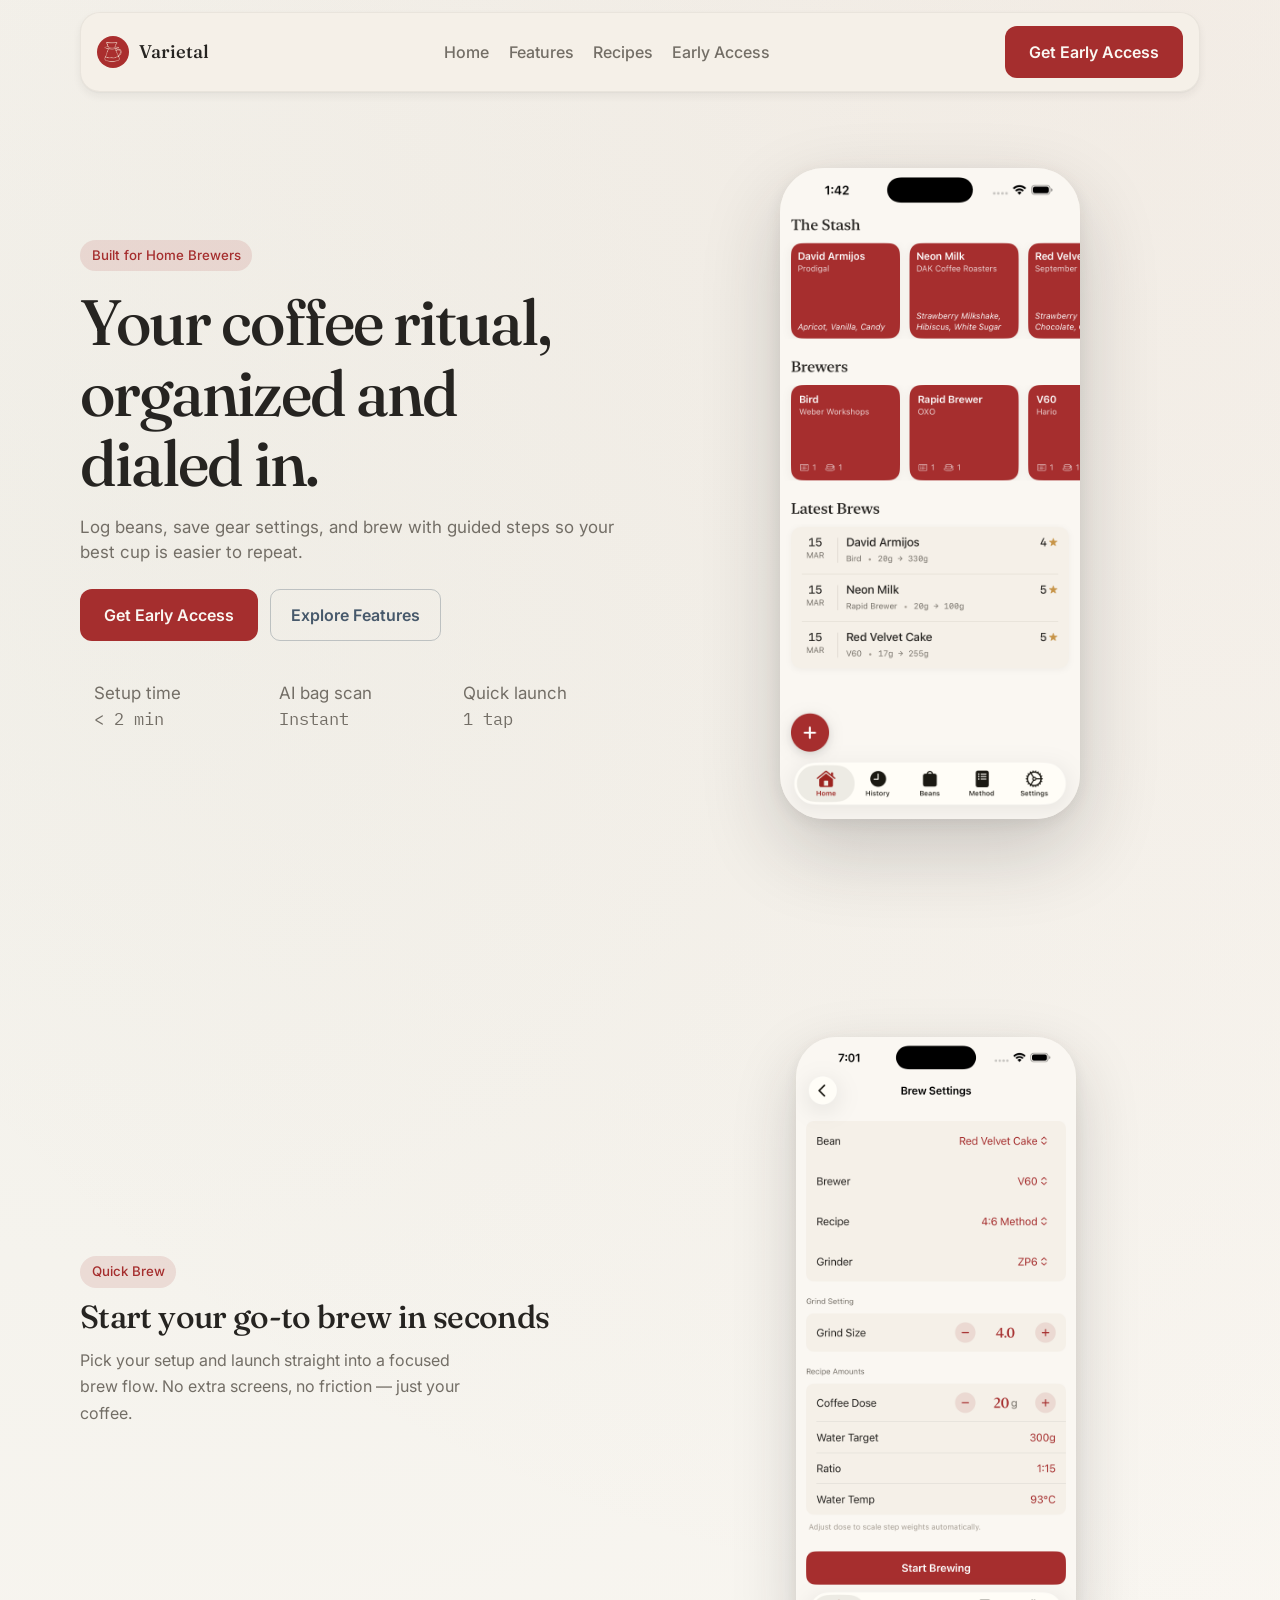
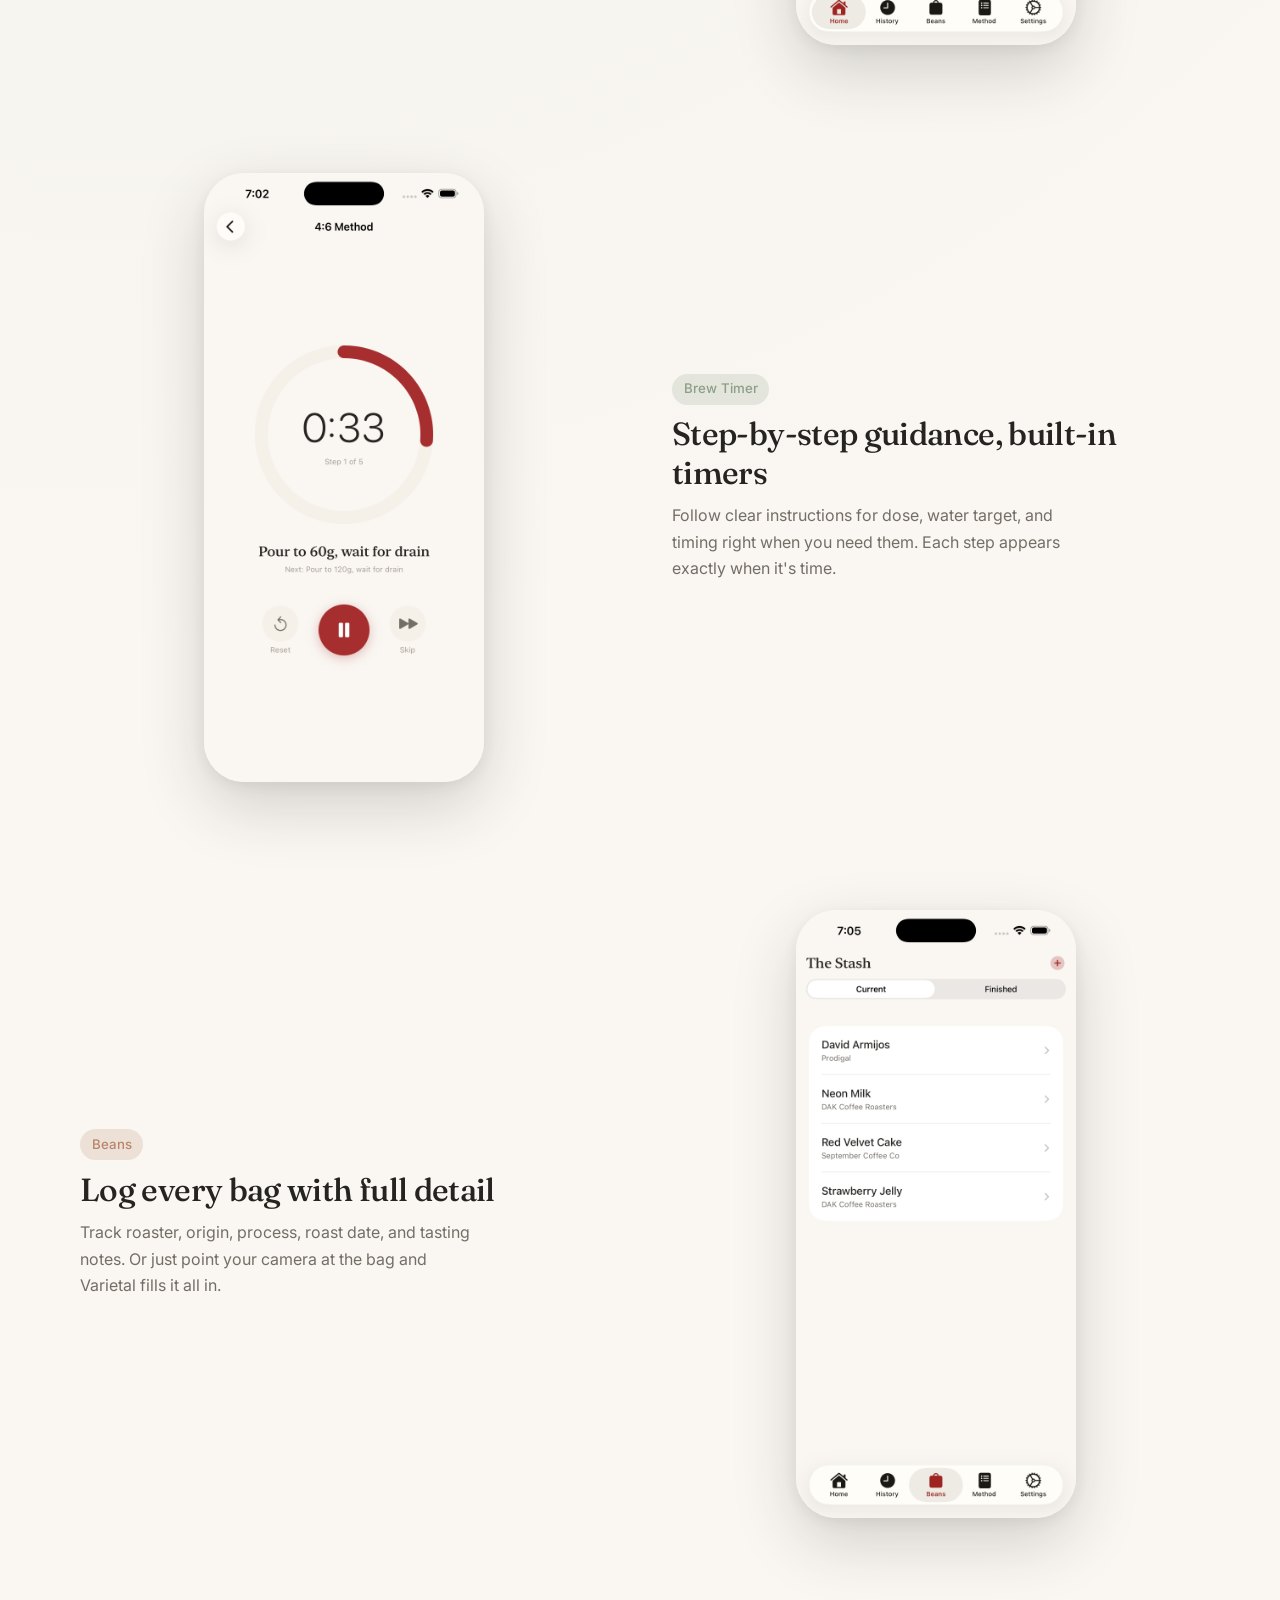
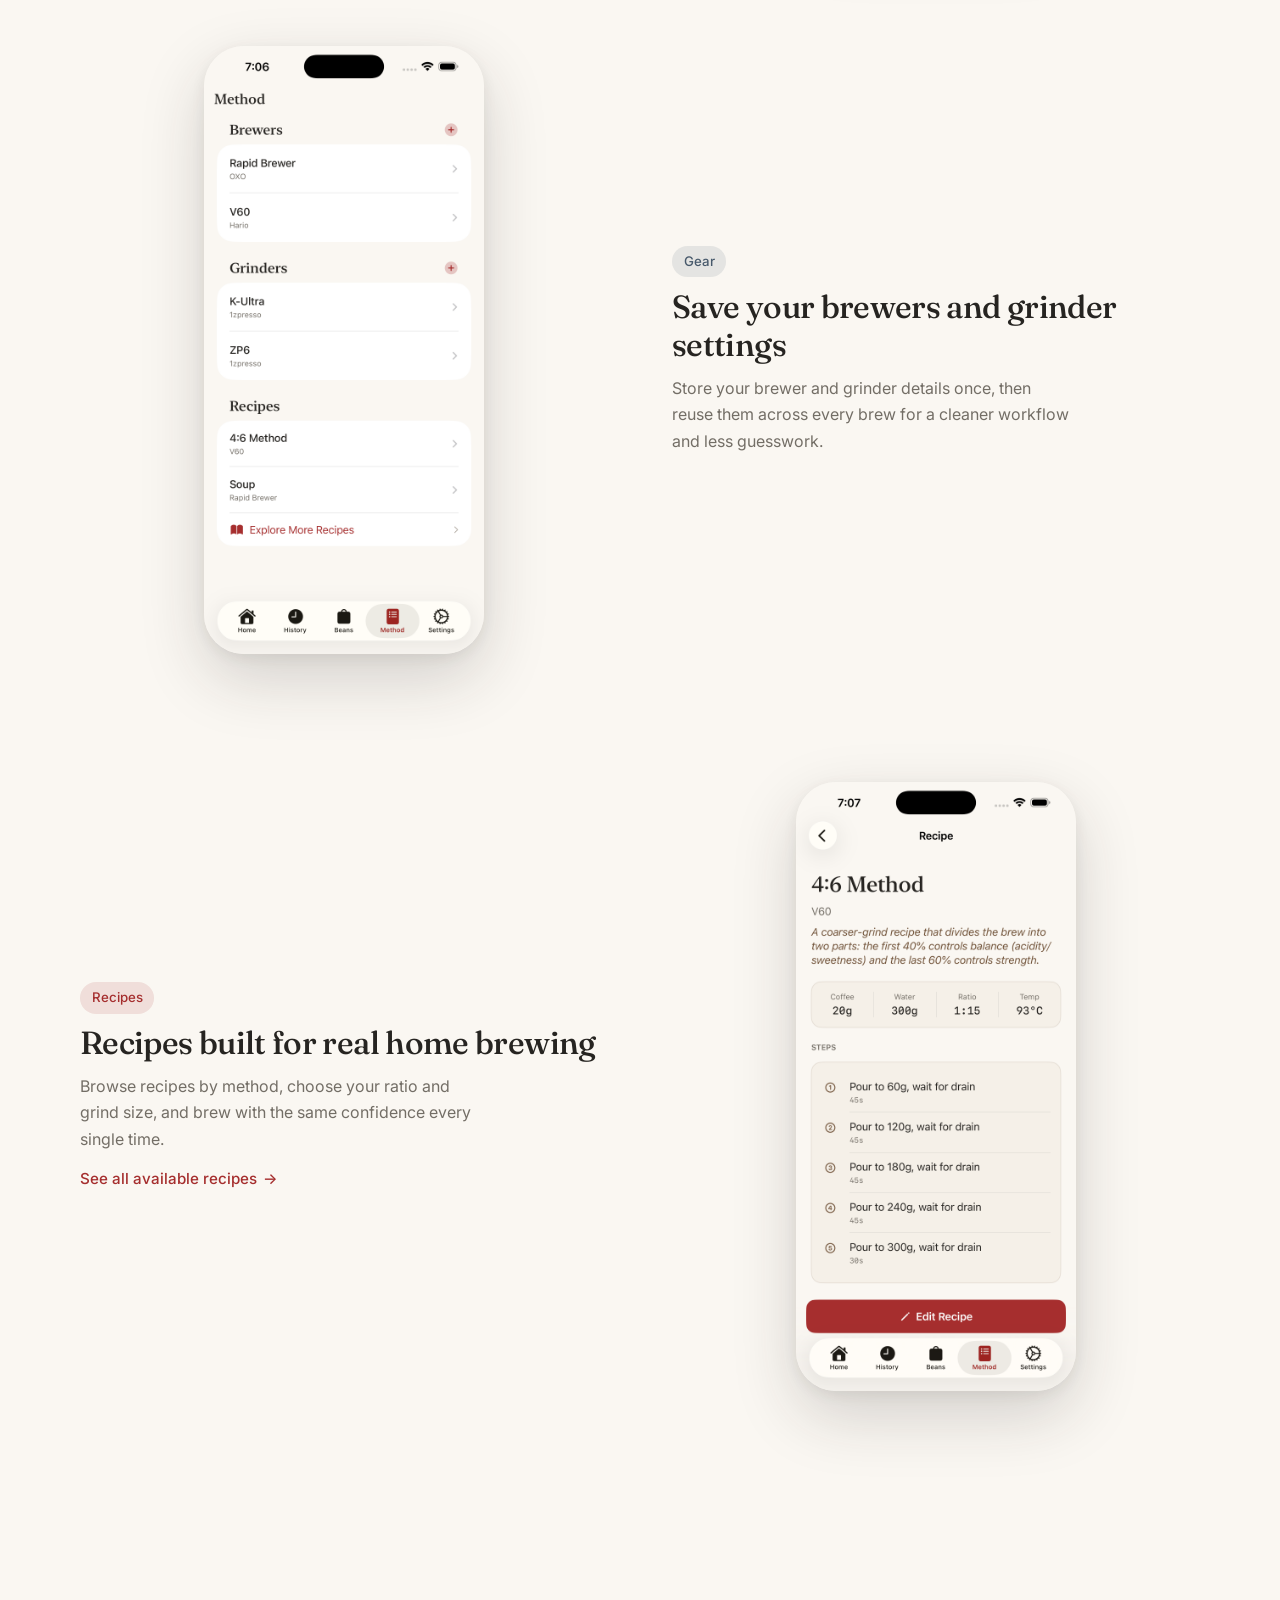
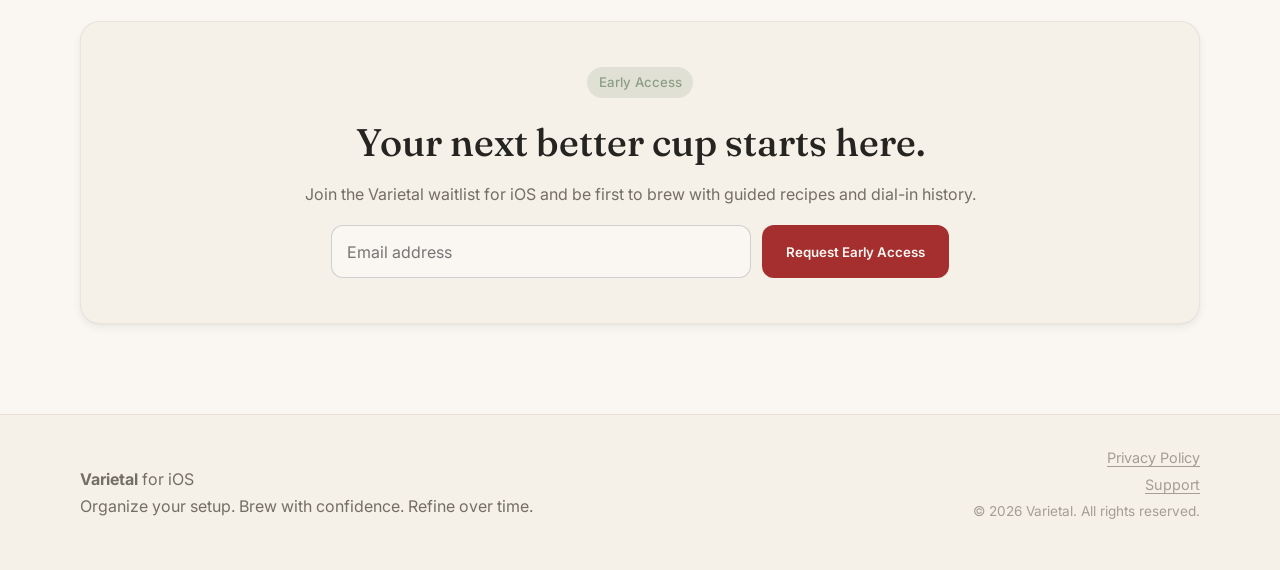
==== index.html @ 9aea221b "Add Recipes to nav, fix background colour seam - Add Recipes link to nav on both index.html and reci" ====
<!doctype html>
<html lang="en">
  <head>
    <meta charset="UTF-8" />
    <meta name="viewport" content="width=device-width, initial-scale=1" />
    <title>Varietal | Brew Better Coffee at Home</title>
    <meta
      name="description"
      content="Varietal helps home brewers track beans, organize gear, follow recipes, and improve every cup over time."
    />
    <meta name="theme-color" content="#FAF7F2" />
    <meta property="og:title" content="Varietal | Brew Better Coffee at Home" />
    <meta
      property="og:description"
      content="Track your coffee setup, follow guided brew recipes, and dial in your grind with calm, practical tools."
    />
    <meta property="og:type" content="website" />
    <meta property="og:locale" content="en_US" />
    <meta name="twitter:card" content="summary_large_image" />
    <meta name="twitter:title" content="Varietal | Brew Better Coffee at Home" />
    <meta
      name="twitter:description"
      content="A premium iOS coffee app for repeatable brews: beans, gear, recipes, and brew logs in one place."
    />
    <link rel="preconnect" href="https://fonts.googleapis.com" />
    <link rel="preconnect" href="https://fonts.gstatic.com" crossorigin />
    <link
      href="https://fonts.googleapis.com/css2?family=Fraunces:wght@500;600&family=IBM+Plex+Mono:wght@400;500&family=Inter:wght@400;500;600&display=swap"
      rel="stylesheet"
    />
    <link rel="stylesheet" href="styles.css" />
    <script type="application/ld+json">
      {
        "@context": "https://schema.org",
        "@type": "SoftwareApplication",
        "name": "Varietal",
        "applicationCategory": "LifestyleApplication",
        "operatingSystem": "iOS",
        "description": "An iOS coffee app for tracking beans, organizing gear, following recipes, and improving brew results over time."
      }
    </script>
  </head>
  <body>
    <a class="skip-link" href="#main-content">Skip to content</a>
    <header class="site-header" aria-label="Primary">
      <div class="container nav-shell card">
        <div class="brand">
          <img class="brand-mark" src="assets/brand-mark.jpg" alt="" aria-hidden="true" />
          <span class="brand-name">Varietal</span>
        </div>
        <nav class="main-nav">
          <a href="#home">Home</a>
          <a href="#features">Features</a>
          <a href="/recipes">Recipes</a>
          <a href="#cta">Early Access</a>
        </nav>
        <a class="button button-primary" href="#cta">Get Early Access</a>
      </div>
    </header>

    <main id="main-content">

      <!-- Hero -->
      <section class="section hero" id="home">
        <div class="container">
          <div class="hero-grid">
            <div class="hero-copy animate-on-load">
              <span class="pill pill-cherry">Built for Home Brewers</span>
              <h1>Your coffee ritual, organized and dialed in.</h1>
              <p>Log beans, save gear settings, and brew with guided steps so your best cup is easier to repeat.</p>
              <div class="hero-actions">
                <a class="button button-primary" href="#cta">Get Early Access</a>
                <a class="button button-secondary" href="#features">Explore Features</a>
              </div>
              <div class="hero-metrics">
                <div class="metric">
                  <p class="metric-label">Setup time</p>
                  <p class="metric-value">&lt;&nbsp;2 min</p>
                </div>
                <div class="metric">
                  <p class="metric-label">AI bag scan</p>
                  <p class="metric-value">Instant</p>
                </div>
                <div class="metric">
                  <p class="metric-label">Quick launch</p>
                  <p class="metric-value">1 tap</p>
                </div>
              </div>
            </div>
            <div class="hero-visual animate-on-load">
              <img
                class="app-screenshot"
                src="assets/Screenshot1.png"
                alt="Varietal app home screen"
                width="390"
                loading="eager"
                decoding="async"
              />
            </div>
          </div>
        </div>
      </section>

      <!-- Feature rows -->
      <section class="features-section" id="features" aria-label="App features">
          <div class="container">
            <div class="feature-rows">

              <div class="feature-row">
                <div class="feature-copy">
                  <span class="pill pill-cherry">Quick Brew</span>
                  <h2>Start your go-to brew in seconds</h2>
                  <p>Pick your setup and launch straight into a focused brew flow. No extra screens, no friction — just your coffee.</p>
                </div>
                <div class="feature-visual">
                  <img src="assets/Screenshot2.png" alt="Quick Brew screen" loading="lazy" decoding="async" />
                </div>
              </div>

              <div class="feature-row">
                <div class="feature-copy">
                  <span class="pill pill-sage">Brew Timer</span>
                  <h2>Step-by-step guidance, built-in timers</h2>
                  <p>Follow clear instructions for dose, water target, and timing right when you need them. Each step appears exactly when it's time.</p>
                </div>
                <div class="feature-visual">
                  <img src="assets/Screenshot3.png" alt="Brew timer screen" loading="lazy" decoding="async" />
                </div>
              </div>

              <div class="feature-row">
                <div class="feature-copy">
                  <span class="pill pill-clay">Beans</span>
                  <h2>Log every bag with full detail</h2>
                  <p>Track roaster, origin, process, roast date, and tasting notes. Or just point your camera at the bag and Varietal fills it all in.</p>
                </div>
                <div class="feature-visual">
                  <img src="assets/Screenshot4.png" alt="Beans screen" loading="lazy" decoding="async" />
                </div>
              </div>

              <div class="feature-row">
                <div class="feature-copy">
                  <span class="pill pill-slate">Gear</span>
                  <h2>Save your brewers and grinder settings</h2>
                  <p>Store your brewer and grinder details once, then reuse them across every brew for a cleaner workflow and less guesswork.</p>
                </div>
                <div class="feature-visual">
                  <img src="assets/Screenshot5.png" alt="Gear screen" loading="lazy" decoding="async" />
                </div>
              </div>

              <div class="feature-row">
                <div class="feature-copy">
                  <span class="pill pill-cherry">Recipes</span>
                  <h2>Recipes built for real home brewing</h2>
                  <p>Browse recipes by method, choose your ratio and grind size, and brew with the same confidence every single time.</p>
                  <a href="/recipes" class="link-arrow">See all available recipes</a>
                </div>
                <div class="feature-visual">
                  <img src="assets/Screenshot6.png" alt="Recipes screen" loading="lazy" decoding="async" />
                </div>
              </div>

            </div>
          </div>
      </section>

      <div class="secondary-surface">
        <section class="section" id="cta">
          <div class="container">
            <div class="card cta-panel animate-on-load">
              <span class="pill pill-sage">Early Access</span>
              <h2>Your next better cup starts here.</h2>
              <p>Join the Varietal waitlist for iOS and be first to brew with guided recipes and dial-in history.</p>
              <form class="cta-form" action="#" method="post" onsubmit="return false;" aria-label="Waitlist form">
                <label for="email" class="sr-only">Email address</label>
                <input id="email" name="email" type="email" autocomplete="email" placeholder="Email address" required />
                <button type="submit" class="button button-primary">Request Early Access</button>
              </form>
            </div>
          </div>
        </section>
      </div>

    </main>

    <footer class="site-footer">
      <div class="container footer-shell">
        <div class="footer-brand">
          <p><strong>Varietal</strong> for iOS</p>
          <p>Organize your setup. Brew with confidence. Refine over time.</p>
        </div>
        <div class="footer-meta">
          <a class="footer-link" href="/privacy-policy">Privacy Policy</a>
          <a class="footer-link" href="/support">Support</a>
          <small>© <span id="year"></span> Varietal. All rights reserved.</small>
        </div>
      </div>
    </footer>

    <script src="script.js"></script>
  </body>
</html>
---- styles.css ----
:root {
  --background: #faf7f2;
  --cardBackground: #f5f0e8;
  --groupedBackground: #f0ebe0;

  --textPrimary: #262421;
  --textSecondary: #736e66;
  --textTertiary: #a59e94;

  --primaryAction: #a52e2e;
  --secondaryAction: #47596b;

  --sage: #8c9e85;
  --clay: #b8856b;
  --sand: #d1c2a8;
  --coffee: #705238;

  --success: #618c61;
  --warning: #c79447;
  --error: #b84747;

  --radius-card: 20px;
  --radius-button: 12px;
  --radius-button-secondary: 10px;
  --shadow-card-1: 0 4px 8px rgba(38, 36, 33, 0.06);
  --shadow-card-2: 0 1px 2px rgba(38, 36, 33, 0.04);

  --font-heading: "Fraunces", ui-serif, Georgia, serif;
  --font-body: "Inter", ui-sans-serif, system-ui, sans-serif;
  --font-data: "IBM Plex Mono", ui-monospace, SFMono-Regular, monospace;

  --container: 1120px;
}

* {
  box-sizing: border-box;
}

html {
  scroll-behavior: smooth;
}

body {
  margin: 0;
  font-family: var(--font-body);
  color: var(--textPrimary);
  background: radial-gradient(circle at 10% 10%, rgba(140, 158, 133, 0.08), transparent 35%),
    radial-gradient(circle at 90% 0%, rgba(184, 133, 107, 0.08), transparent 30%), var(--background);
  line-height: 1.5;
}

img,
svg {
  display: block;
  max-width: 100%;
}

a {
  color: inherit;
}

.skip-link {
  position: absolute;
  left: 1rem;
  top: -100%;
  background: var(--textPrimary);
  color: var(--background);
  padding: 0.75rem 1rem;
  border-radius: 10px;
  z-index: 999;
}

.skip-link:focus-visible {
  top: 1rem;
}

.container {
  width: min(calc(100% - 2rem), var(--container));
  margin-inline: auto;
}

.section {
  padding: clamp(3.5rem, 7vw, 6.5rem) 0;
}

.secondary-surface {
  position: relative;
}

.secondary-surface section {
  position: relative;
  z-index: 1;
}

.section-grouped {
  border-top: 1px solid rgba(38, 36, 33, 0.07);
  border-bottom: 1px solid rgba(38, 36, 33, 0.07);
}

.section-heading {
  max-width: 760px;
  margin-bottom: 2.75rem;
}

.section-heading h2 {
  margin: 0.75rem 0 0;
  font-family: var(--font-heading);
  font-size: clamp(1.85rem, 4.2vw, 2.7rem);
  font-weight: 500;
  letter-spacing: -0.02em;
}

.site-header {
  position: sticky;
  top: 0;
  z-index: 40;
  padding: 0.75rem 0;
  background: transparent;
  transition: transform 320ms ease;
}

.site-header.header-hidden {
  transform: translateY(-110%);
}

.nav-shell {
  display: flex;
  align-items: center;
  justify-content: space-between;
  gap: 1rem;
  padding: 0.8rem 1rem;
  background: rgba(245, 240, 232, 0.92);
  backdrop-filter: blur(10px);
  -webkit-backdrop-filter: blur(10px);
}

.brand {
  display: inline-flex;
  align-items: center;
  gap: 0.65rem;
  text-decoration: none;
  color: inherit;
  flex-shrink: 0;
}

.brand-mark {
  width: 2rem;
  height: 2rem;
  border-radius: 999px;
  object-fit: cover;
  flex-shrink: 0;
}

.brand-name {
  font-family: var(--font-heading);
  font-weight: 500;
  font-size: 1.15rem;
}

.nav-end {
  display: flex;
  align-items: center;
  gap: 1rem;
}

.main-nav {
  display: inline-flex;
  gap: 1.2rem;
}

.main-nav a {
  text-decoration: none;
  color: var(--textSecondary);
  font-weight: 500;
}

.main-nav a:hover,
.main-nav a:focus-visible {
  color: var(--textPrimary);
}

.hero {
  padding-top: 3rem;
}

.hero-grid {
  display: grid;
  grid-template-columns: 1fr 1fr;
  gap: clamp(1.5rem, 3vw, 2.5rem);
  align-items: center;
}

.hero-copy h1 {
  margin: 1rem 0;
  font-family: var(--font-heading);
  font-size: clamp(2.2rem, 5vw, 4rem);
  font-weight: 500;
  letter-spacing: -0.03em;
  line-height: 1.1;
}

.hero-copy p {
  margin: 0;
  color: var(--textSecondary);
  max-width: 60ch;
  font-size: 1.06rem;
}

.hero-actions {
  margin-top: 1.5rem;
  display: flex;
  flex-wrap: wrap;
  gap: 0.75rem;
}

.hero-metrics {
  margin-top: 1.6rem;
  display: grid;
  grid-template-columns: repeat(3, minmax(0, 1fr));
  gap: 0.75rem;
}

.metric {
  padding: 0.9rem;
}

.metric-label {
  margin: 0;
  color: var(--textTertiary);
  font-size: 0.8rem;
}

.metric-value {
  margin: 0.2rem 0 0;
  font-family: var(--font-data);
  font-size: 1.2rem;
}

.hero-visual {
  position: relative;
  display: flex;
  align-items: center;
  justify-content: center;
  padding: 1rem;
}


.app-screenshot {
  display: block;
  width: min(300px, 100%);
  height: auto;
  margin: 0 auto;
  border-radius: 44px;
  box-shadow: 0 32px 80px rgba(38, 36, 33, 0.2), 0 4px 16px rgba(38, 36, 33, 0.08);
  user-select: none;
  pointer-events: none;
}

/* ── Alternating feature rows ───────────────────────────── */

.features-section {
  padding: clamp(2rem, 4vw, 3rem) 0 clamp(3rem, 6vw, 5rem);
}

/* Centered intro block */
.features-intro {
  text-align: center;
  max-width: 600px;
  margin: 0 auto clamp(4rem, 8vw, 6rem);
  display: flex;
  flex-direction: column;
  align-items: center;
  gap: 0;
}

.features-intro h1 {
  margin: 0.75rem 0 0;
  font-family: var(--font-heading);
  font-size: clamp(2.4rem, 5vw, 3.8rem);
  font-weight: 500;
  letter-spacing: -0.03em;
  line-height: 1.1;
}

.features-intro p {
  margin: 0.9rem 0 0;
  color: var(--textSecondary);
  font-size: 1.06rem;
  line-height: 1.6;
  max-width: 48ch;
}

.features-intro .button {
  margin-top: 1.5rem;
}

/* Row container */
.feature-rows {
  display: flex;
  flex-direction: column;
}

/* Each row */
.feature-row {
  display: grid;
  grid-template-columns: 1fr 1fr;
  gap: clamp(2.5rem, 5vw, 5rem);
  align-items: center;
  padding: clamp(2.5rem, 5vw, 4rem) 0;
}

/* Alternate: even rows flip image to the left */
.feature-row:nth-child(even) .feature-visual {
  order: -1;
}

/* Copy */
.feature-copy h2 {
  margin: 0.65rem 0 0;
  font-family: var(--font-heading);
  font-size: clamp(1.5rem, 2.8vw, 2rem);
  font-weight: 500;
  letter-spacing: -0.02em;
  line-height: 1.2;
}

.feature-copy p {
  margin: 0.65rem 0 0;
  color: var(--textSecondary);
  font-size: 1rem;
  line-height: 1.65;
  max-width: 40ch;
}

/* Visual */
.feature-visual {
  display: flex;
  justify-content: center;
}

.feature-visual img {
  display: block;
  width: min(280px, 100%);
  height: auto;
  border-radius: 40px;
  box-shadow: 0 24px 64px rgba(38, 36, 33, 0.18), 0 4px 14px rgba(38, 36, 33, 0.07);
  user-select: none;
  pointer-events: none;
}

/* ─────────────────────────────────────────────────────── */

.card-grid {
  display: grid;
  gap: 1rem;
  grid-template-columns: repeat(3, minmax(0, 1fr));
}


.feature-card,
.step,
.faq-item {
  padding: 1.2rem;
}

.feature-card,
.step {
  transition: transform 150ms ease, box-shadow 150ms ease;
}

.feature-card:hover,
.feature-card:focus-within,
.step:hover,
.step:focus-within {
  transform: translateY(-2px);
  box-shadow: 0 8px 24px rgba(38, 36, 33, 0.1), 0 2px 6px rgba(38, 36, 33, 0.06);
}

.feature-card h3,
.step h3,
.cta-panel h2,
.faq-item summary {
  margin: 0.75rem 0 0;
  font-family: var(--font-heading);
  font-weight: 500;
  font-size: 1.35rem;
}

.feature-card p,
.step p,
.faq-item p,
.cta-panel p {
  color: var(--textSecondary);
  margin: 0.65rem 0 0;
}

.quote-meta {
  color: var(--textTertiary);
  font-size: 0.92rem;
}

.steps {
  list-style: none;
  margin: 0;
  padding: 0;
  display: grid;
  gap: 1rem;
  grid-template-columns: repeat(3, minmax(0, 1fr));
}

.faq-list {
  display: grid;
  gap: 1rem;
}


.faq-item {
  transition: transform 150ms ease, box-shadow 150ms ease;
}

.faq-item summary {
  list-style: none;
  cursor: pointer;
  display: flex;
  justify-content: space-between;
  align-items: center;
  gap: 1rem;
}

.faq-item summary::-webkit-details-marker {
  display: none;
}

.faq-item summary::after {
  content: '+';
  font-size: 1.3rem;
  font-weight: 400;
  color: var(--textTertiary);
  flex-shrink: 0;
  transition: transform 200ms ease, color 200ms ease;
  font-family: var(--font-body);
}

.faq-item[open] > summary::after {
  content: '×';
  color: var(--textSecondary);
}

.faq-item:hover,
.faq-item:focus-within {
  transform: translateY(-2px);
}

.cta-panel {
  text-align: center;
  padding: clamp(1.6rem, 4vw, 2.8rem);
}

.cta-panel h2 {
  margin-top: 1rem;
  font-size: clamp(1.8rem, 3.8vw, 2.4rem);
}

.cta-form {
  margin-top: 1.2rem;
  display: flex;
  gap: 0.65rem;
  justify-content: center;
  flex-wrap: wrap;
}

.cta-form input {
  min-width: min(420px, 100%);
  background: var(--background);
  border: 1.5px solid rgba(71, 89, 107, 0.25);
  color: var(--textPrimary);
  border-radius: 12px;
  font: inherit;
  padding: 0.85rem 0.95rem;
}

.cta-form input:focus-visible,
.button:focus-visible,
.main-nav a:focus-visible,
.faq-item summary:focus-visible {
  outline: 3px solid rgba(165, 46, 46, 0.35);
  outline-offset: 2px;
}

.site-footer {
  padding: 2rem 0 3rem;
  background: var(--cardBackground);
  border-top: 1px solid rgba(38, 36, 33, 0.08);
}

.footer-shell {
  display: flex;
  justify-content: space-between;
  align-items: flex-end;
  gap: 1.5rem;
  color: var(--textSecondary);
}

.footer-brand p {
  margin: 0.2rem 0;
}

.footer-meta {
  display: flex;
  flex-direction: column;
  align-items: flex-end;
  gap: 0.35rem;
  text-align: right;
}

.footer-meta small {
  color: var(--textTertiary);
  font-size: 0.85rem;
}

.footer-link {
  color: var(--textTertiary);
  text-decoration: underline;
  text-underline-offset: 3px;
  font-size: 0.9rem;
}

.footer-link:hover {
  color: var(--textSecondary);
}

.card {
  border-radius: var(--radius-card);
  background: var(--cardBackground);
  box-shadow: var(--shadow-card-1), var(--shadow-card-2);
  border: 1px solid rgba(38, 36, 33, 0.06);
}

.button {
  border: 0;
  cursor: pointer;
  font-family: var(--font-body);
  font-weight: 600;
  text-decoration: none;
  display: inline-flex;
  align-items: center;
  justify-content: center;
  transition: transform 150ms ease-in-out, background-color 150ms ease-in-out, color 150ms ease-in-out,
    border-color 150ms ease-in-out;
}

.button-primary {
  background: var(--primaryAction);
  color: var(--background);
  border-radius: var(--radius-button);
  padding: 14px 24px;
}

.button-primary:hover {
  background: #8f2626;
}

.button-primary:active {
  transform: scale(0.97);
}

.button-secondary {
  color: var(--secondaryAction);
  border: 1.5px solid rgba(71, 89, 107, 0.3);
  border-radius: var(--radius-button-secondary);
  padding: 12px 20px;
  background: transparent;
}

.button-secondary:hover {
  background: rgba(71, 89, 107, 0.08);
}

.pill {
  display: inline-flex;
  border-radius: 999px;
  font-size: 0.83rem;
  padding: 0.35rem 0.72rem;
  font-weight: 500;
}

.pill-default {
  background: rgba(209, 194, 168, 0.5);
  color: var(--coffee);
}

.pill-sage {
  background: rgba(140, 158, 133, 0.2);
  color: var(--sage);
}

.pill-clay {
  background: rgba(184, 133, 107, 0.2);
  color: var(--clay);
}

.pill-cherry {
  background: rgba(165, 46, 46, 0.12);
  color: var(--primaryAction);
}

.pill-slate {
  background: rgba(71, 89, 107, 0.12);
  color: var(--secondaryAction);
}

.link-arrow {
  display: inline-flex;
  align-items: center;
  gap: 0.35rem;
  margin-top: 1rem;
  font-weight: 500;
  font-size: 0.95rem;
  color: var(--primaryAction);
  text-decoration: none;
}

.link-arrow::after {
  content: '→';
  transition: transform 200ms ease;
}

.link-arrow:hover::after {
  transform: translateX(3px);
}

/* ── Recipes page ─────────────────────────────────────────── */

.recipes-intro {
  max-width: 680px;
}

.recipes-intro h1 {
  margin: 0.75rem 0 1rem;
  font-family: var(--font-heading);
  font-size: clamp(2.2rem, 5vw, 3.4rem);
  font-weight: 500;
  letter-spacing: -0.03em;
  line-height: 1.1;
}

.recipes-intro p {
  margin: 0;
  color: var(--textSecondary);
  font-size: 1.06rem;
  line-height: 1.65;
  max-width: 58ch;
}

.recipes-list {
  padding-top: 0;
}

.recipe-grid {
  display: flex;
  flex-direction: column;
  gap: 1.25rem;
}

.recipe-card {
  display: grid;
  grid-template-columns: 1fr 1fr;
  gap: clamp(2rem, 4vw, 4rem);
  padding: clamp(1.5rem, 3vw, 2.25rem);
  align-items: start;
}

.recipe-card-meta h2 {
  margin: 0.6rem 0 0;
  font-family: var(--font-heading);
  font-size: clamp(1.3rem, 2.5vw, 1.65rem);
  font-weight: 500;
  letter-spacing: -0.02em;
  line-height: 1.2;
}

.recipe-description {
  margin: 0.6rem 0 0;
  color: var(--textSecondary);
  font-size: 0.96rem;
  line-height: 1.65;
}

.recipe-specs {
  display: flex;
  flex-wrap: wrap;
  gap: 0.4rem;
  margin-top: 1.1rem;
}

.spec-chip {
  font-family: var(--font-data);
  font-size: 0.78rem;
  font-weight: 500;
  background: rgba(38, 36, 33, 0.06);
  color: var(--textSecondary);
  padding: 0.3rem 0.6rem;
  border-radius: 6px;
  border: 1px solid rgba(38, 36, 33, 0.07);
}

.recipe-steps-col {
  border-left: 1px solid rgba(38, 36, 33, 0.08);
  padding-left: clamp(1.5rem, 3vw, 2.5rem);
}

.recipe-steps-label {
  margin: 0 0 0.85rem;
  font-size: 0.75rem;
  font-weight: 600;
  letter-spacing: 0.07em;
  text-transform: uppercase;
  color: var(--textTertiary);
}

.recipe-steps {
  margin: 0;
  padding: 0;
  list-style: none;
  display: flex;
  flex-direction: column;
  gap: 0.55rem;
  counter-reset: steps;
}

.recipe-steps li {
  position: relative;
  padding-left: 2.25rem;
  font-size: 0.93rem;
  color: var(--textSecondary);
  line-height: 1.55;
  counter-increment: steps;
}

.recipe-steps li::before {
  content: counter(steps);
  position: absolute;
  left: 0;
  top: 0.1em;
  font-family: var(--font-data);
  font-size: 0.78rem;
  font-weight: 500;
  color: var(--textTertiary);
  background: rgba(38, 36, 33, 0.06);
  width: 1.5rem;
  height: 1.5rem;
  border-radius: 50%;
  display: flex;
  align-items: center;
  justify-content: center;
}

.recipe-steps code {
  font-family: var(--font-data);
  font-size: 0.85em;
  background: rgba(38, 36, 33, 0.06);
  padding: 0.1em 0.35em;
  border-radius: 4px;
  color: var(--textPrimary);
}

@media (max-width: 720px) {
  .recipe-card {
    grid-template-columns: 1fr;
    gap: 1.5rem;
  }

  .recipe-steps-col {
    border-left: none;
    border-top: 1px solid rgba(38, 36, 33, 0.08);
    padding-left: 0;
    padding-top: 1.25rem;
  }
}

.animate-on-load {
  opacity: 0;
  transform: translateY(14px);
  transition: opacity 600ms ease, transform 600ms ease;
}

.animate-on-load.in-view {
  opacity: 1;
  transform: translateY(0);
}

.stagger-item {
  opacity: 0;
  transform: translateY(10px);
  transition: opacity 450ms ease, transform 450ms ease;
}

.stagger-item.in-view {
  opacity: 1;
  transform: translateY(0);
}

.sr-only {
  border: 0;
  clip: rect(0 0 0 0);
  height: 1px;
  margin: -1px;
  overflow: hidden;
  padding: 0;
  position: absolute;
  width: 1px;
}


@media (max-width: 1024px) {
  .hero-grid {
    grid-template-columns: 1fr;
  }

  .main-nav {
    width: 100%;
    justify-content: space-between;
    order: 3;
    font-size: 0.95rem;
  }

  .hero-metrics,
  .card-grid,
  .steps {
    grid-template-columns: repeat(2, minmax(0, 1fr));
  }

}

@media (max-width: 768px) {
  /* Stack each row: image on top, copy below */
  .feature-row {
    grid-template-columns: 1fr;
    padding: clamp(2rem, 6vw, 3rem) 0;
    gap: 1.5rem;
  }

  /* Always image on top regardless of even/odd */
  .feature-visual {
    order: -1;
  }

  /* Undo the even-row flip so order: -1 always wins */
  .feature-row:nth-child(even) .feature-visual {
    order: -1;
  }

  .feature-visual img {
    width: min(240px, 75%);
    border-radius: 34px;
  }

  .feature-copy p {
    max-width: 100%;
  }

  .features-intro h1 {
    font-size: clamp(2rem, 8vw, 2.8rem);
  }
}

@media (max-width: 680px) {
  .nav-shell {
    flex-wrap: wrap;
  }

  .hero-metrics,
  .card-grid,
  .steps {
    grid-template-columns: 1fr;
  }

  .footer-shell {
    flex-direction: column;
    align-items: flex-start;
    gap: 1.25rem;
  }

  .footer-meta {
    align-items: flex-start;
    text-align: left;
  }

  .hero {
    padding-top: 1.5rem;
  }

  .hero-copy h1 {
    font-size: clamp(2rem, 9vw, 2.8rem);
  }

  .cta-form input {
    min-width: 100%;
  }

  .button-primary,
  .button-secondary {
    width: 100%;
  }

}

@media (prefers-reduced-motion: reduce) {
  *,
  *::before,
  *::after {
    animation-duration: 0.01ms !important;
    animation-iteration-count: 1 !important;
    transition-duration: 0.01ms !important;
    scroll-behavior: auto !important;
  }

  .animate-on-load,
  .stagger-item {
    opacity: 1;
    transform: none;
  }
}
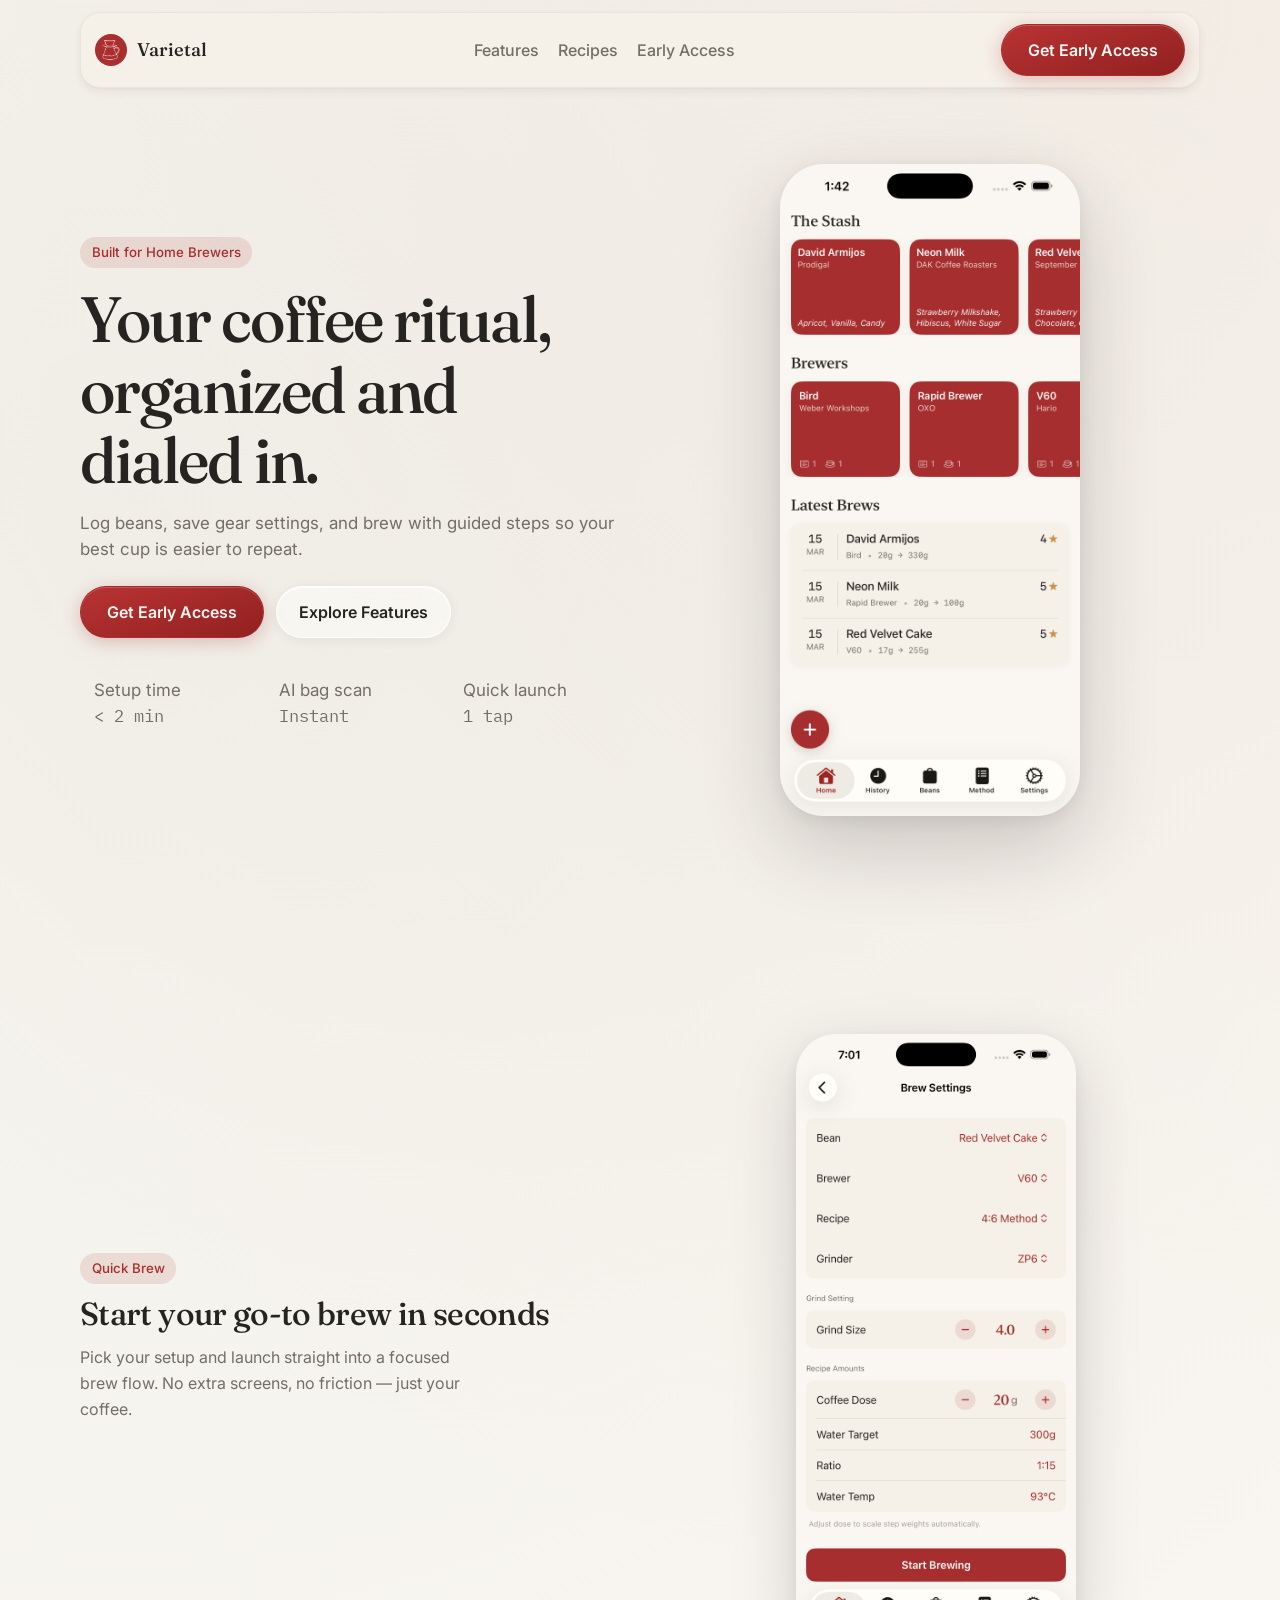
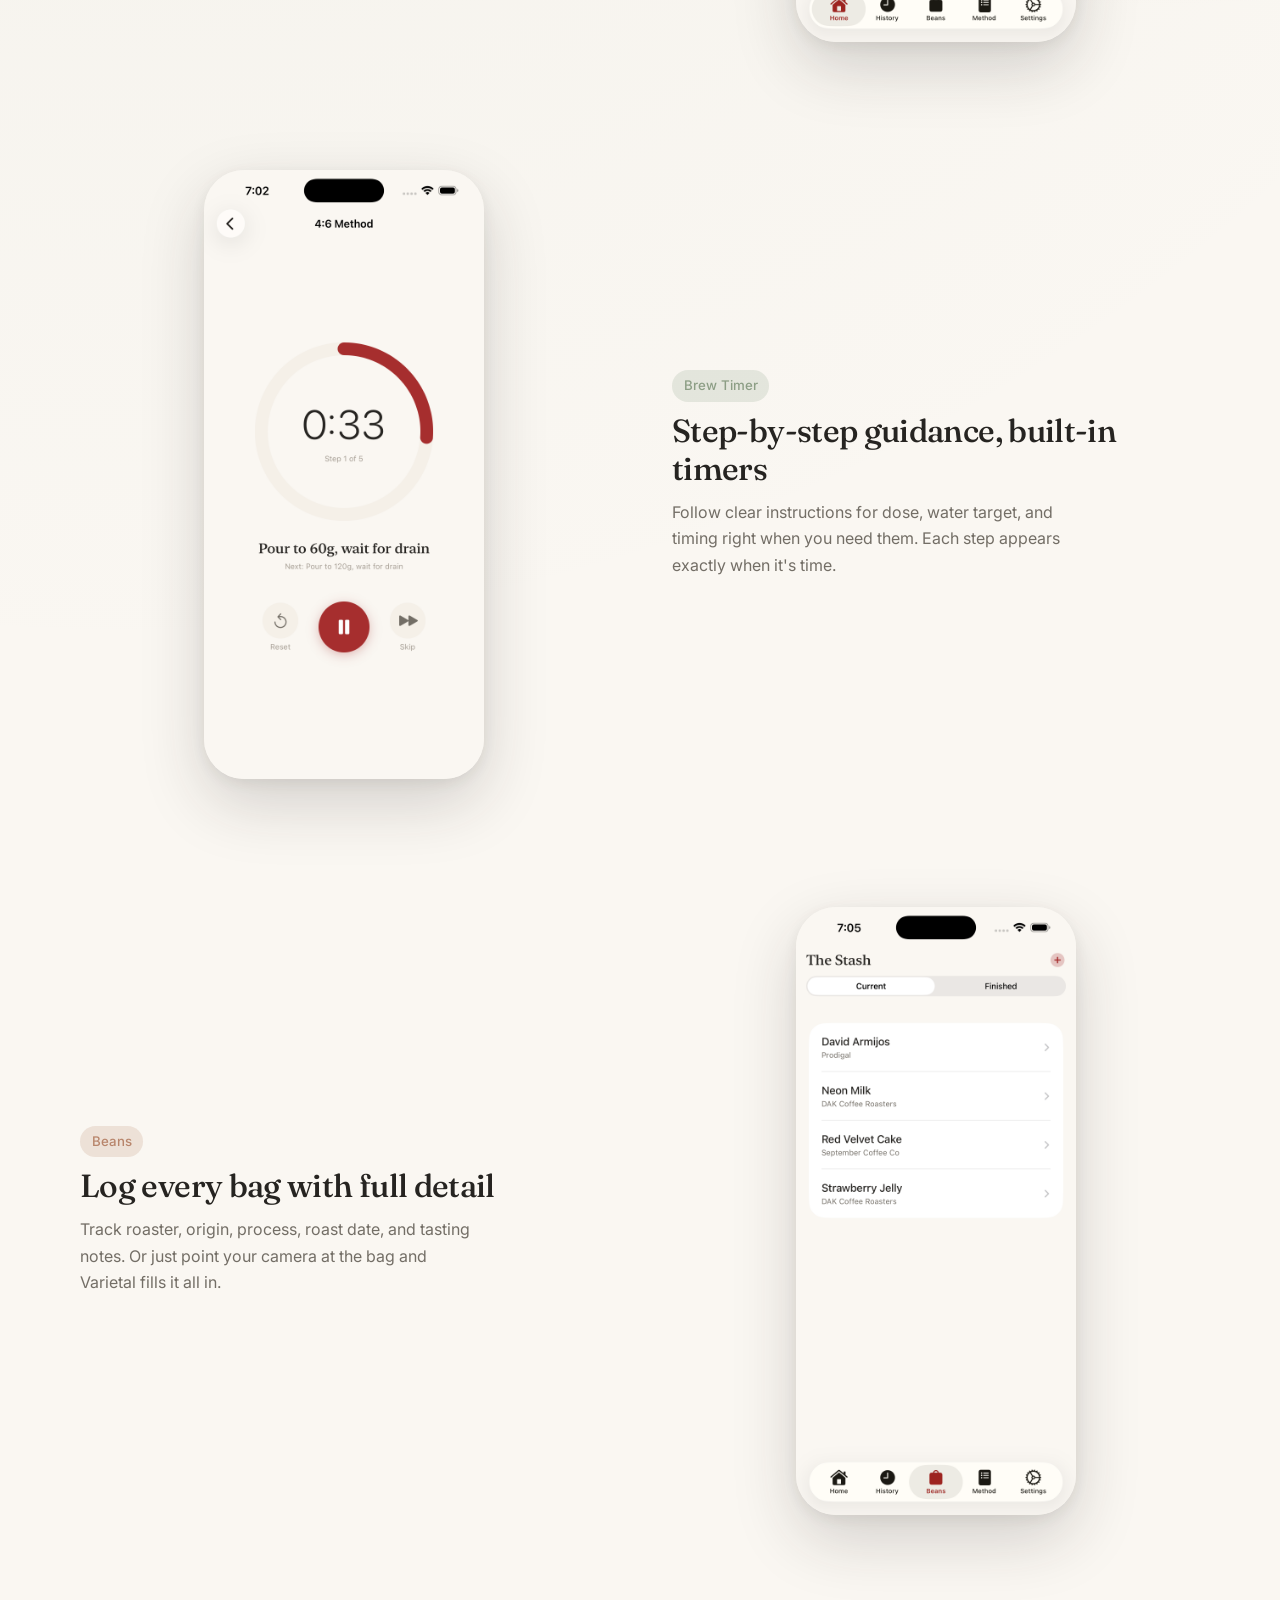
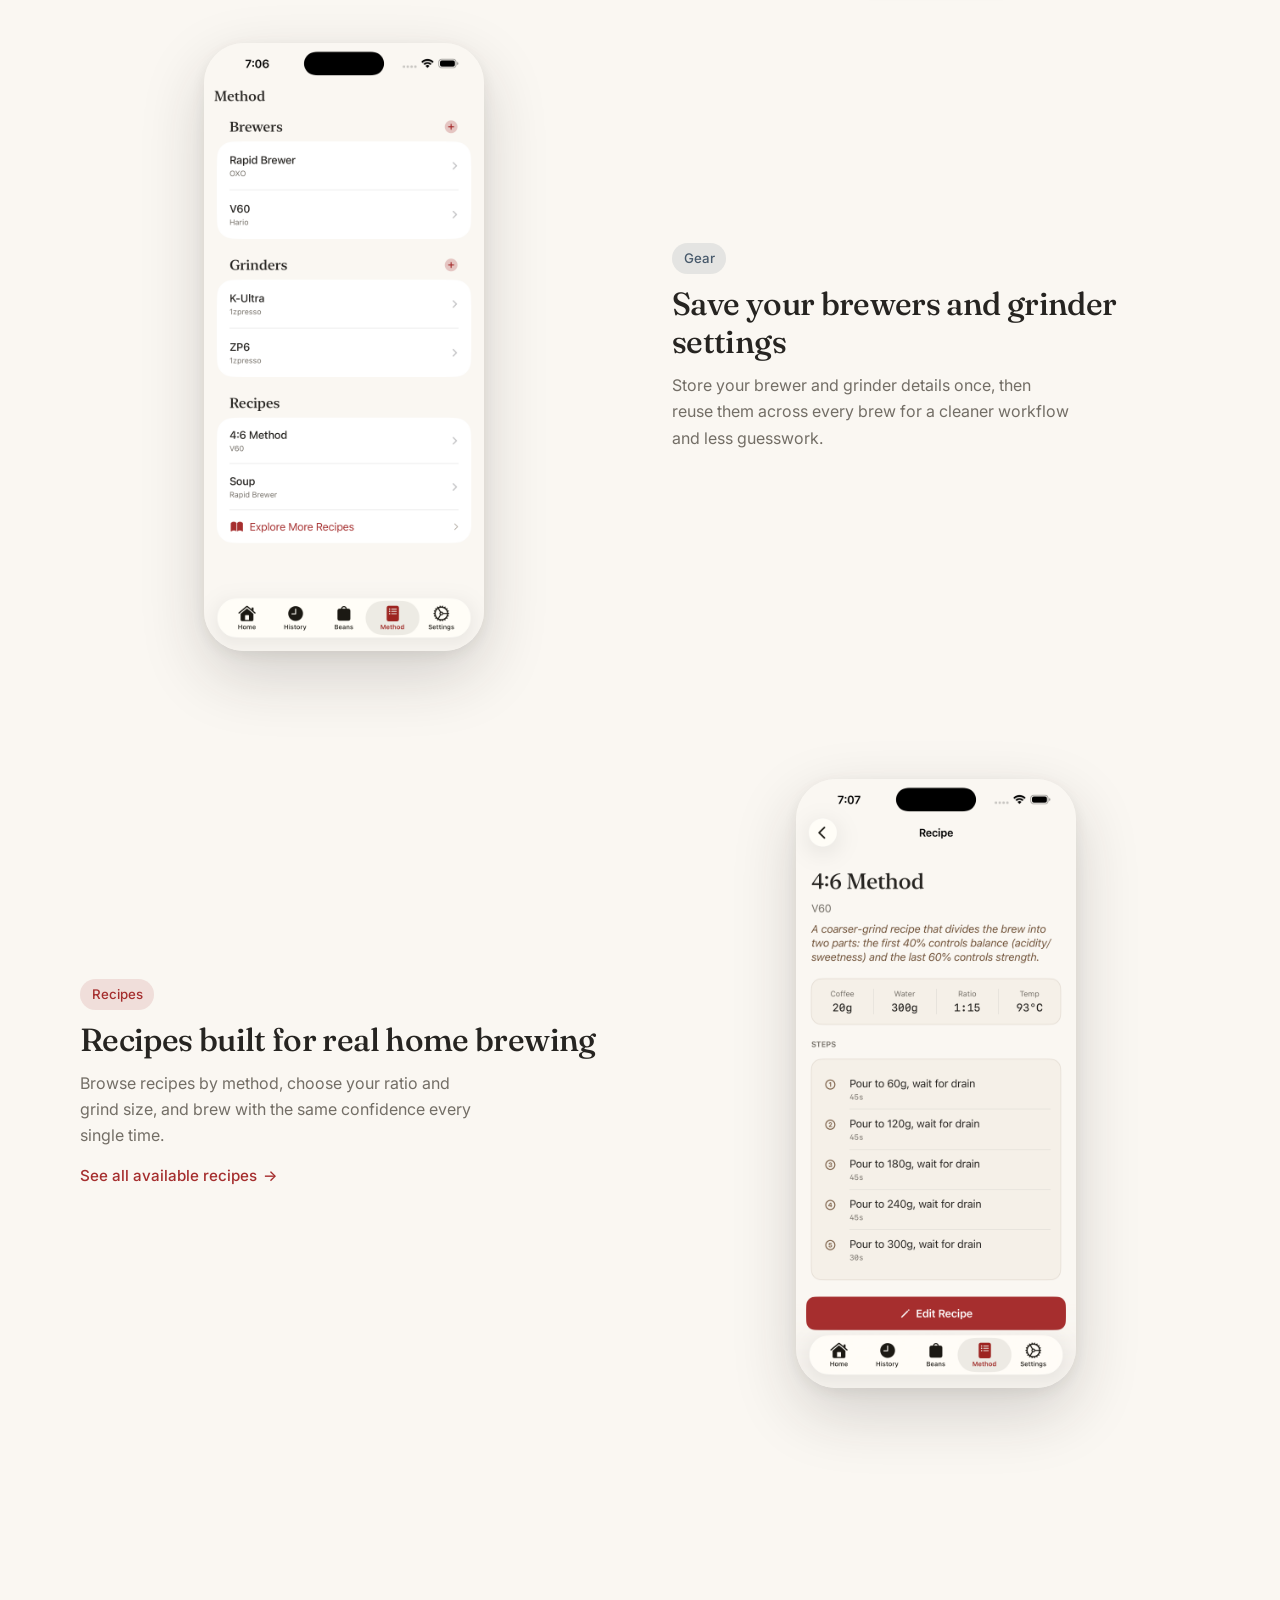
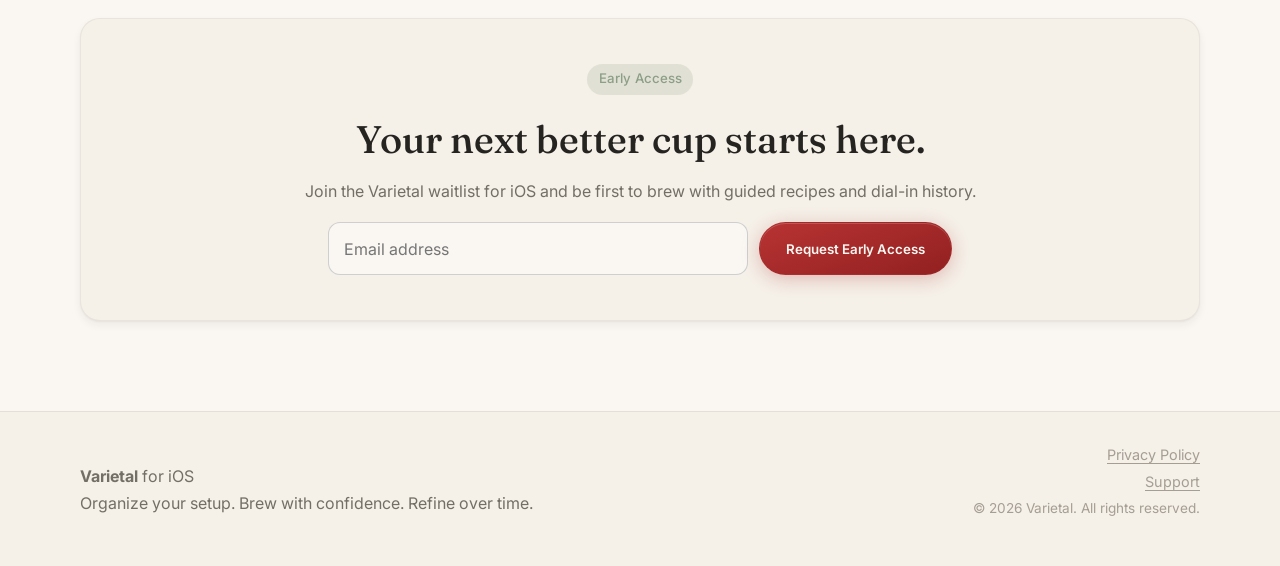
==== commit 44dc5333: "Make brand logo home link, remove redundant Home nav item Co-Authored-By: Claude Sonnet 4.6 <noreply" ====
--- a/index.html
+++ b/index.html
@@ -44,12 +44,11 @@
     <a class="skip-link" href="#main-content">Skip to content</a>
     <header class="site-header" aria-label="Primary">
       <div class="container nav-shell card">
-        <div class="brand">
-          <img class="brand-mark" src="assets/brand-mark.jpg" alt="" aria-hidden="true" />
+        <a class="brand" href="#home">
+          <img class="brand-mark" src="assets/brand-mark.jpg" alt="Varietal home" />
           <span class="brand-name">Varietal</span>
-        </div>
+        </a>
         <nav class="main-nav">
-          <a href="#home">Home</a>
           <a href="#features">Features</a>
           <a href="/recipes">Recipes</a>
           <a href="#cta">Early Access</a>
--- a/styles.css
+++ b/styles.css
@@ -128,10 +128,12 @@
   align-items: center;
   justify-content: space-between;
   gap: 1rem;
-  padding: 0.8rem 1rem;
-  background: rgba(245, 240, 232, 0.92);
-  backdrop-filter: blur(10px);
-  -webkit-backdrop-filter: blur(10px);
+  padding: 0.7rem 0.85rem;
+  background: rgba(250, 247, 242, 0.6);
+  backdrop-filter: blur(32px) saturate(160%);
+  -webkit-backdrop-filter: blur(32px) saturate(160%);
+  border: 1px solid rgba(255, 255, 255, 0.7);
+  box-shadow: 0 2px 24px rgba(38, 36, 33, 0.07), 0 1px 3px rgba(38, 36, 33, 0.04), inset 0 1px 0 rgba(255, 255, 255, 0.9);
 }
 
 .brand {
@@ -545,35 +547,42 @@
   display: inline-flex;
   align-items: center;
   justify-content: center;
-  transition: transform 150ms ease-in-out, background-color 150ms ease-in-out, color 150ms ease-in-out,
-    border-color 150ms ease-in-out;
+  transition: transform 180ms ease, box-shadow 180ms ease, background-color 180ms ease, opacity 180ms ease;
 }
 
 .button-primary {
-  background: var(--primaryAction);
+  background: linear-gradient(160deg, #b83333 0%, #922020 100%);
   color: var(--background);
-  border-radius: var(--radius-button);
-  padding: 14px 24px;
+  border-radius: 999px;
+  padding: 13px 26px;
+  border: 1px solid rgba(165, 46, 46, 0.4);
+  box-shadow: 0 4px 18px rgba(165, 46, 46, 0.28), inset 0 1px 0 rgba(255, 255, 255, 0.18);
 }
 
 .button-primary:hover {
-  background: #8f2626;
+  background: linear-gradient(160deg, #c23636 0%, #9e2424 100%);
+  box-shadow: 0 6px 24px rgba(165, 46, 46, 0.38), inset 0 1px 0 rgba(255, 255, 255, 0.18);
 }
 
 .button-primary:active {
   transform: scale(0.97);
+  box-shadow: 0 2px 10px rgba(165, 46, 46, 0.25), inset 0 1px 0 rgba(255, 255, 255, 0.18);
 }
 
 .button-secondary {
-  color: var(--secondaryAction);
-  border: 1.5px solid rgba(71, 89, 107, 0.3);
-  border-radius: var(--radius-button-secondary);
-  padding: 12px 20px;
-  background: transparent;
+  color: var(--textPrimary);
+  border-radius: 999px;
+  padding: 12px 22px;
+  background: rgba(255, 255, 255, 0.45);
+  border: 1px solid rgba(255, 255, 255, 0.75);
+  backdrop-filter: blur(12px) saturate(140%);
+  -webkit-backdrop-filter: blur(12px) saturate(140%);
+  box-shadow: 0 2px 12px rgba(38, 36, 33, 0.07), inset 0 1px 0 rgba(255, 255, 255, 0.9);
 }
 
 .button-secondary:hover {
-  background: rgba(71, 89, 107, 0.08);
+  background: rgba(255, 255, 255, 0.65);
+  box-shadow: 0 4px 16px rgba(38, 36, 33, 0.1), inset 0 1px 0 rgba(255, 255, 255, 0.9);
 }
 
 .pill {
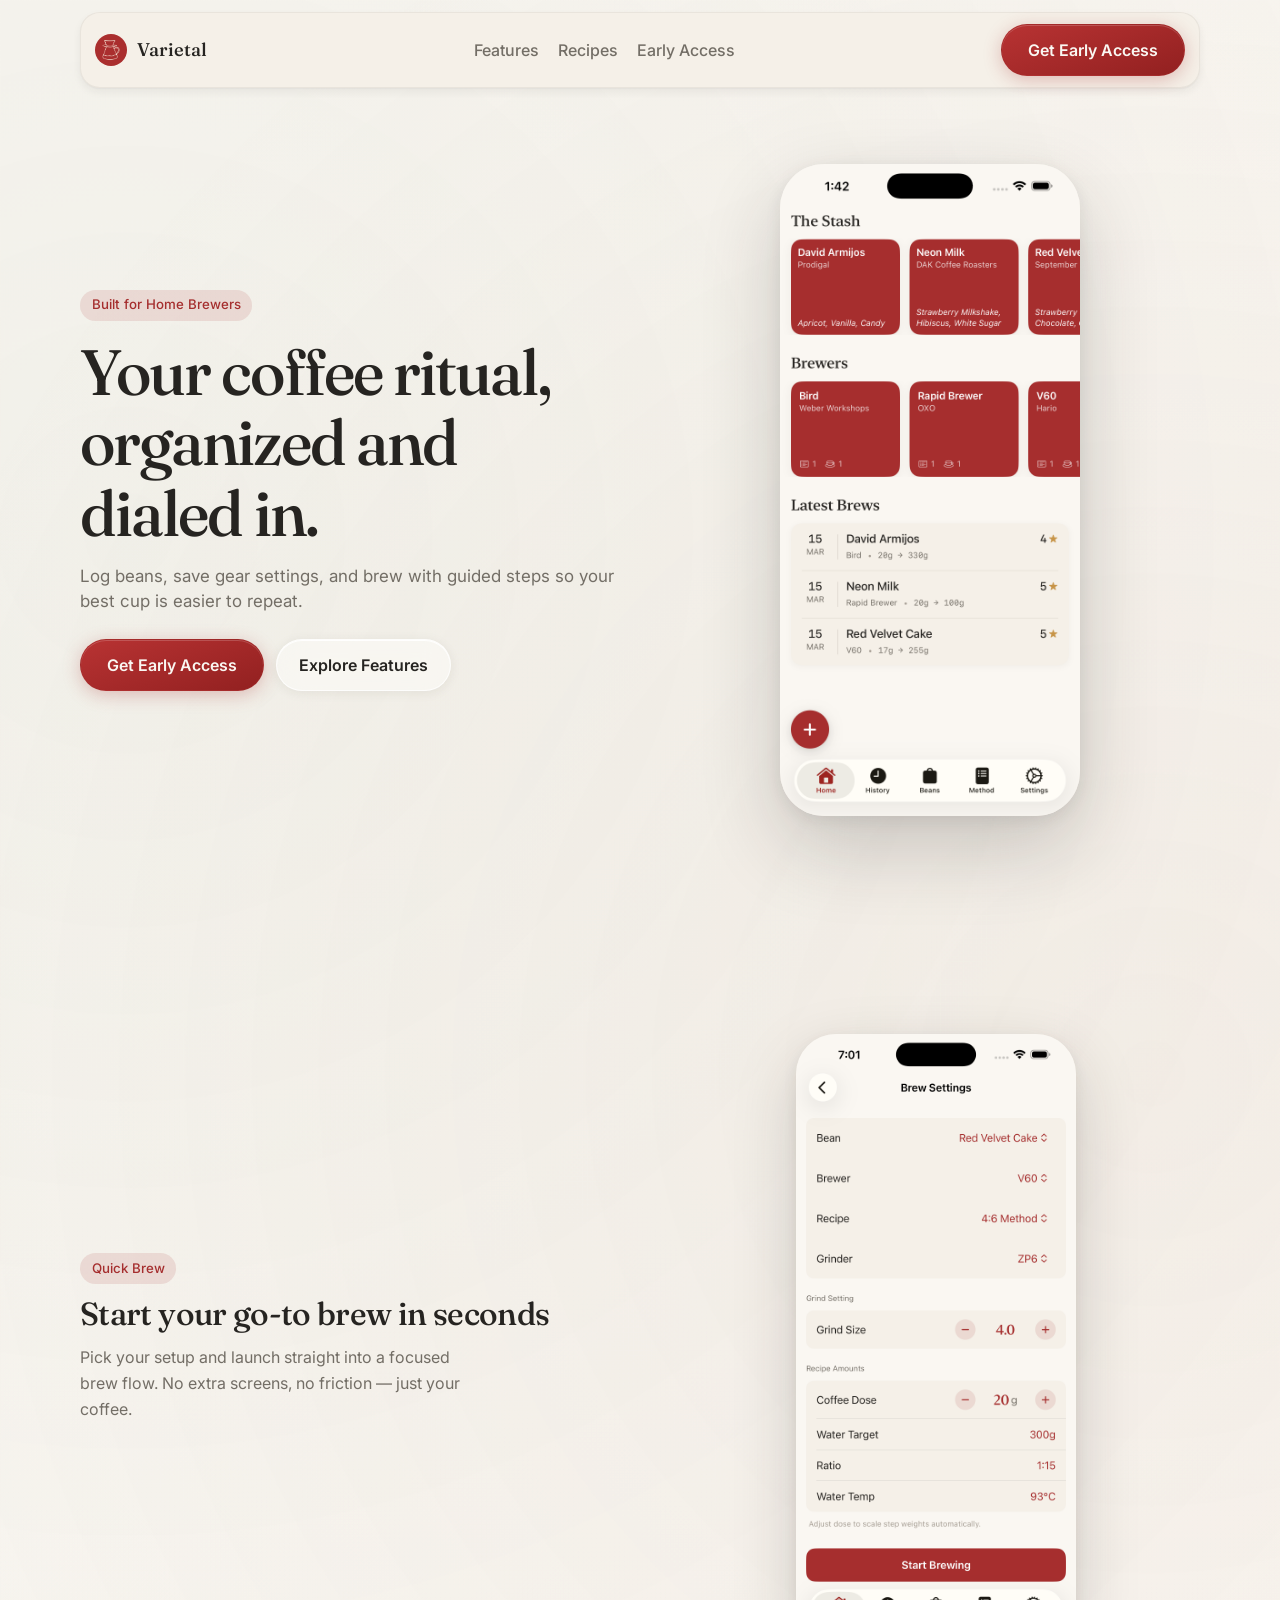
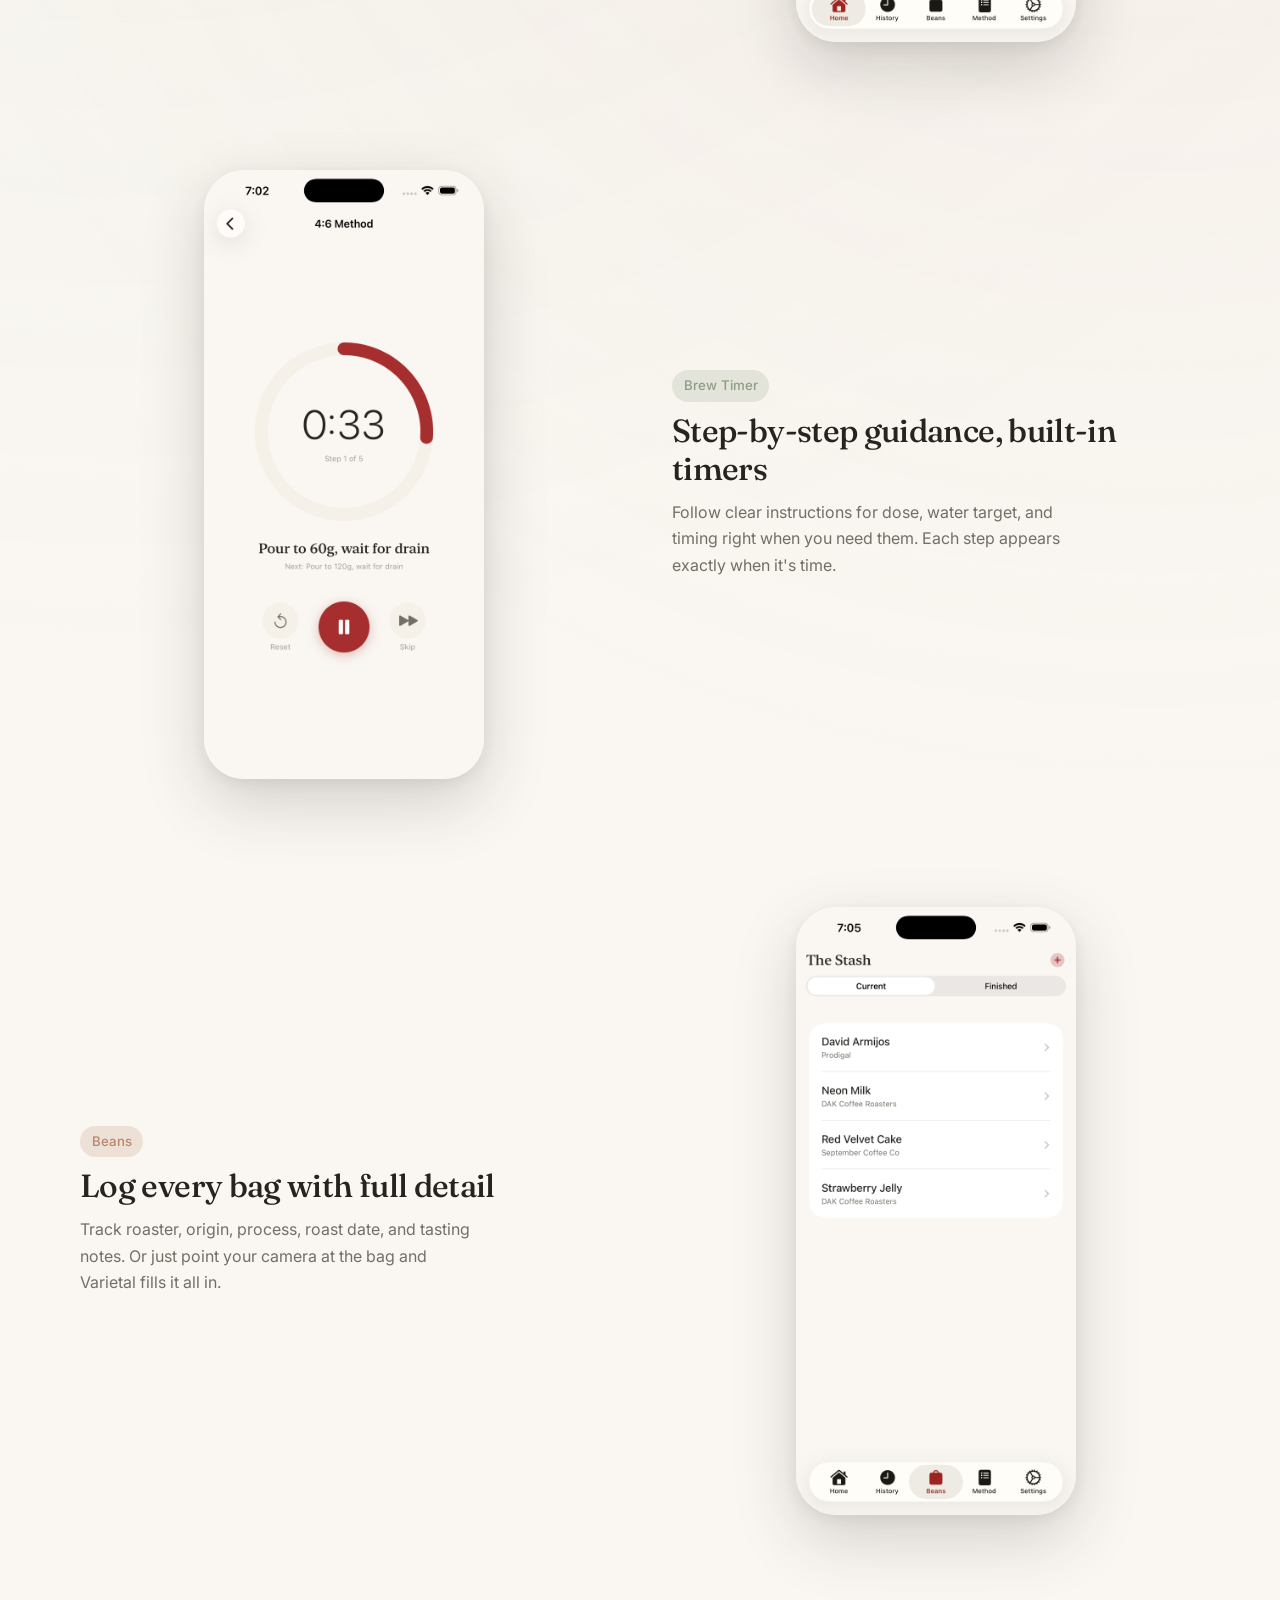
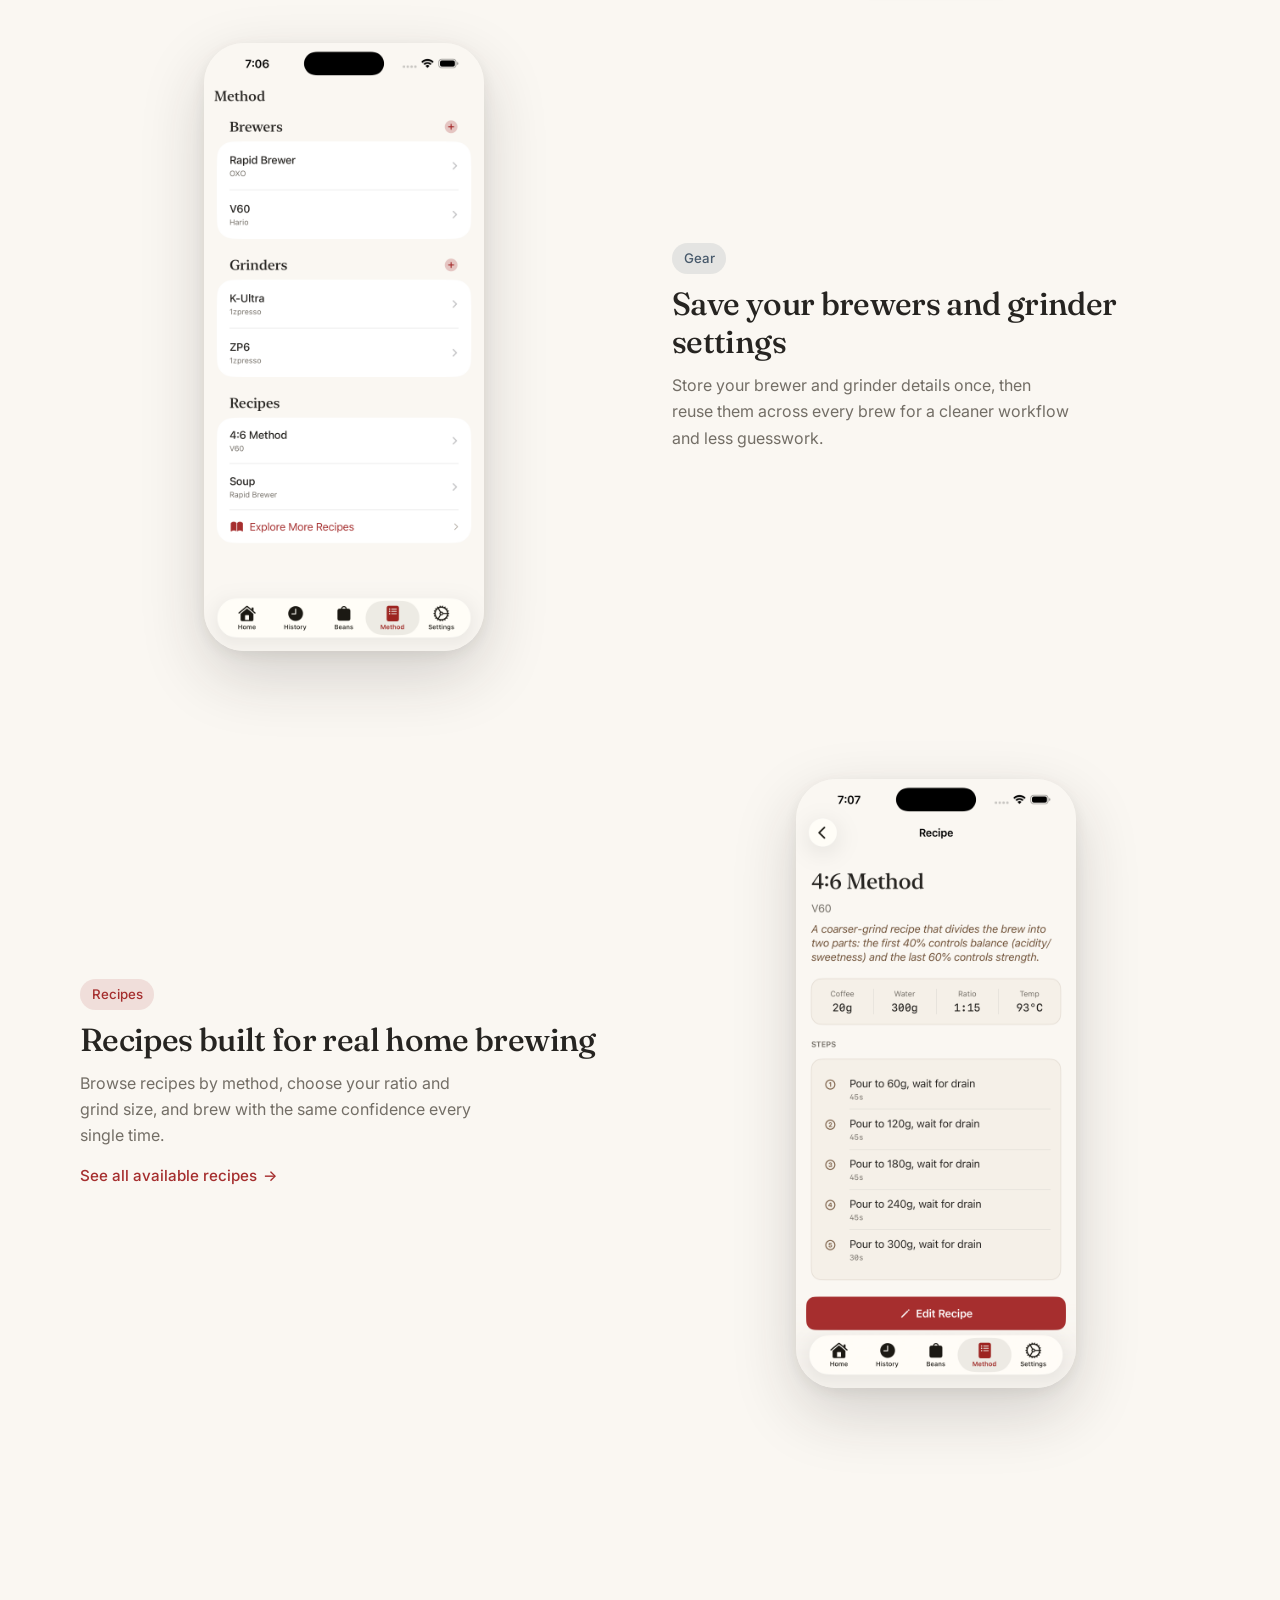
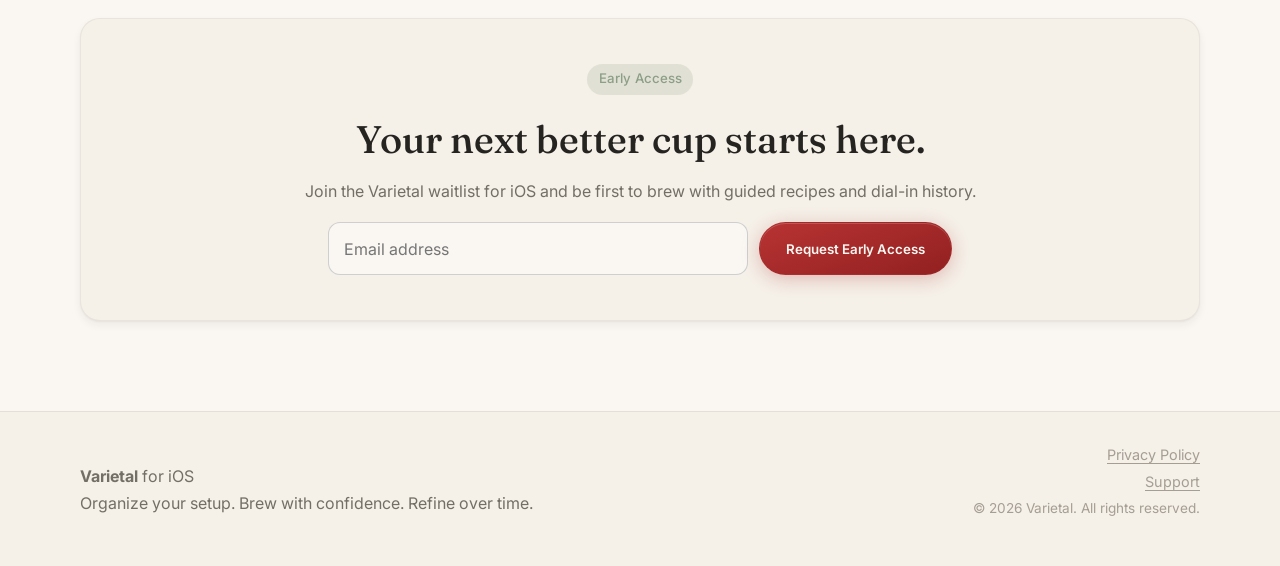
==== commit b3fe37af: "Remove hero metrics, hide pill and CTAs on mobile Co-Authored-By: Claude Sonnet 4.6 <noreply@anthrop" ====
--- a/index.html
+++ b/index.html
@@ -9,6 +9,8 @@
       content="Varietal helps home brewers track beans, organize gear, follow recipes, and improve every cup over time."
     />
     <meta name="theme-color" content="#FAF7F2" />
+    <link rel="icon" type="image/svg+xml" href="/assets/favicon.svg" />
+    <link rel="apple-touch-icon" href="/assets/brand-mark.jpg" />
     <meta property="og:title" content="Varietal | Brew Better Coffee at Home" />
     <meta
       property="og:description"
@@ -70,20 +72,6 @@
               <div class="hero-actions">
                 <a class="button button-primary" href="#cta">Get Early Access</a>
                 <a class="button button-secondary" href="#features">Explore Features</a>
-              </div>
-              <div class="hero-metrics">
-                <div class="metric">
-                  <p class="metric-label">Setup time</p>
-                  <p class="metric-value">&lt;&nbsp;2 min</p>
-                </div>
-                <div class="metric">
-                  <p class="metric-label">AI bag scan</p>
-                  <p class="metric-value">Instant</p>
-                </div>
-                <div class="metric">
-                  <p class="metric-label">Quick launch</p>
-                  <p class="metric-value">1 tap</p>
-                </div>
               </div>
             </div>
             <div class="hero-visual animate-on-load">
--- a/styles.css
+++ b/styles.css
@@ -40,12 +40,16 @@
   scroll-behavior: smooth;
 }
 
+html {
+  background-color: var(--background);
+}
+
 body {
   margin: 0;
   font-family: var(--font-body);
   color: var(--textPrimary);
   background: radial-gradient(circle at 10% 10%, rgba(140, 158, 133, 0.08), transparent 35%),
-    radial-gradient(circle at 90% 0%, rgba(184, 133, 107, 0.08), transparent 30%), var(--background);
+    radial-gradient(circle at 90% 20%, rgba(184, 133, 107, 0.08), transparent 30%), var(--background);
   line-height: 1.5;
 }
 
@@ -878,7 +882,6 @@
     flex-wrap: wrap;
   }
 
-  .hero-metrics,
   .card-grid,
   .steps {
     grid-template-columns: 1fr;
@@ -907,10 +910,36 @@
     min-width: 100%;
   }
 
-  .button-primary,
-  .button-secondary {
+  /* Full-width buttons in hero and CTA sections only — not the nav */
+  .hero-actions .button-primary,
+  .hero-actions .button-secondary,
+  .cta-form .button-primary {
     width: 100%;
   }
+
+  /* Single-row nav on mobile: hide links, keep brand + button */
+  .main-nav {
+    display: none;
+  }
+
+  /* Hide hero pill and CTA buttons on mobile — nav button is sufficient */
+  .hero-copy .pill,
+  .hero-actions {
+    display: none;
+  }
+
+  /* Compact nav button on mobile */
+  .site-header .button-primary {
+    padding: 9px 16px;
+    font-size: 0.875rem;
+    flex-shrink: 0;
+  }
+
+  /* Constrain hero screenshot to match feature image sizing */
+  .app-screenshot {
+    width: min(240px, 75%);
+  }
+
 
 }
 
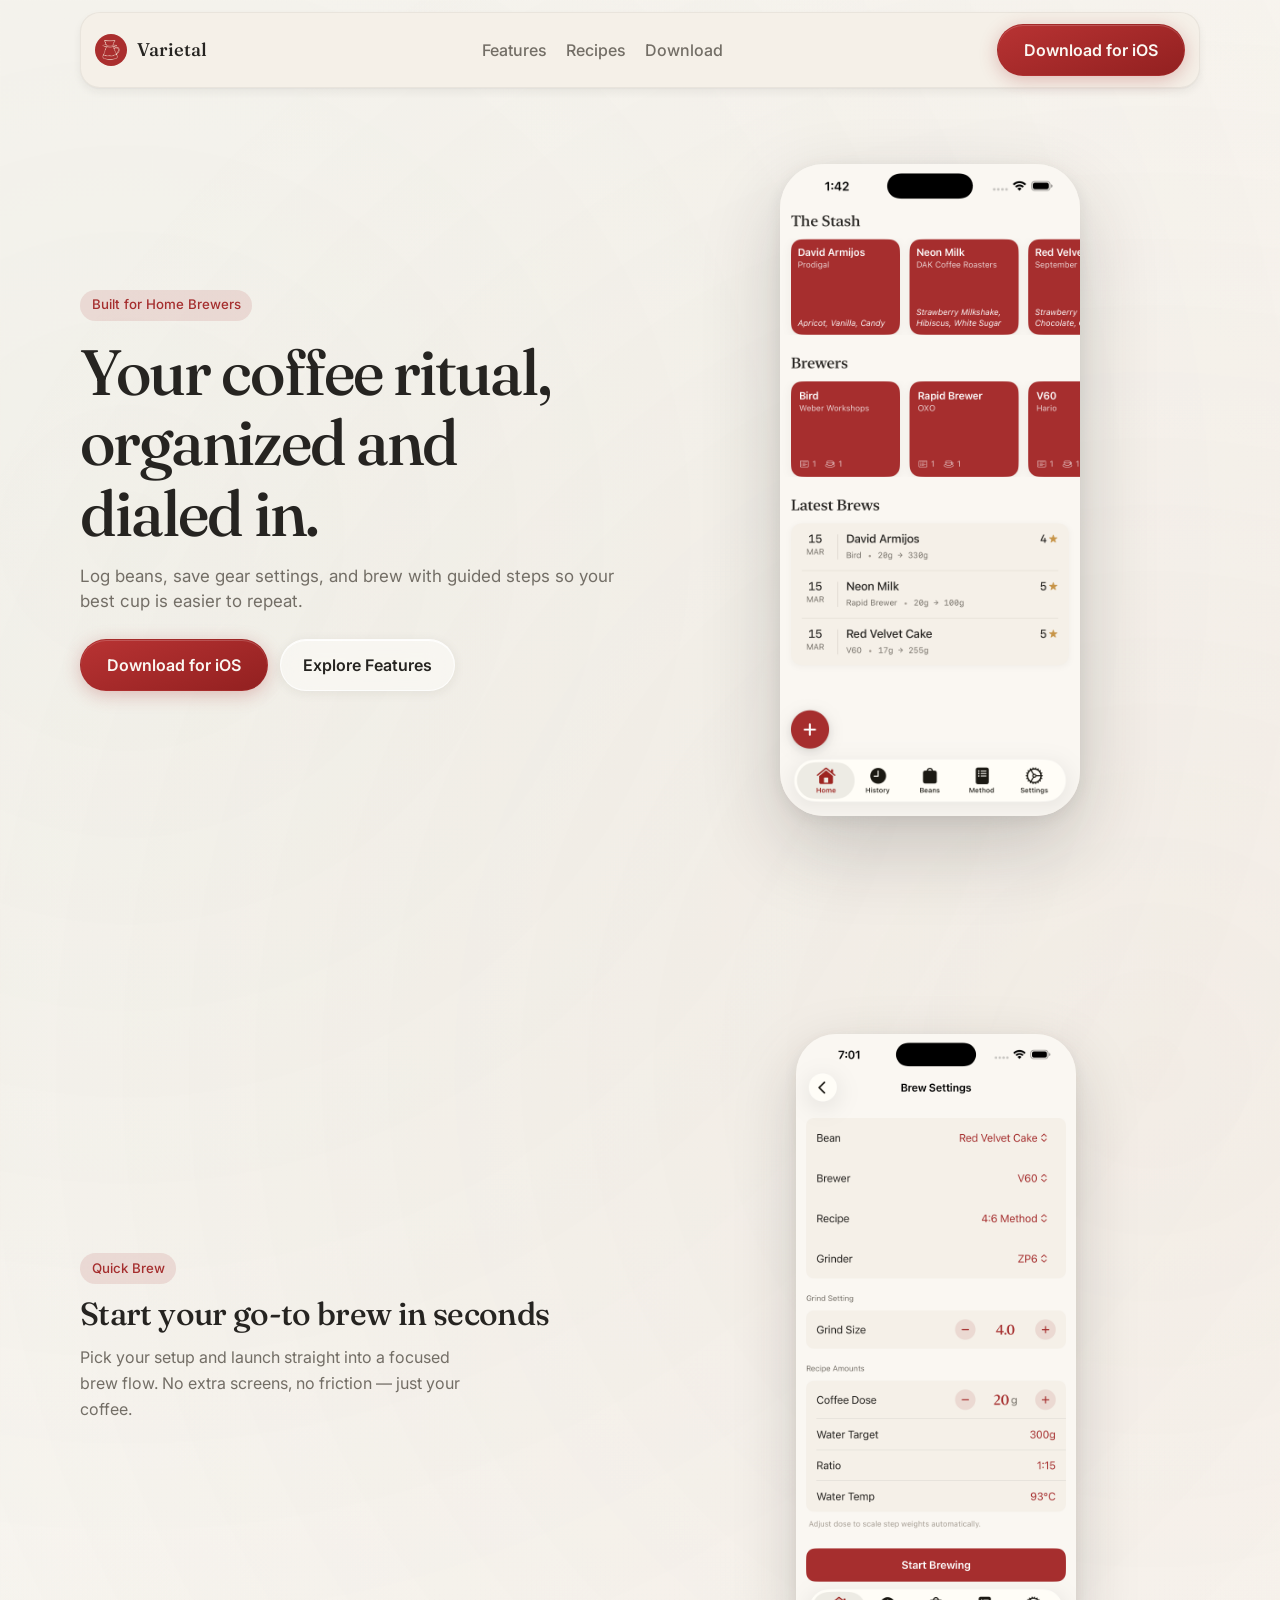
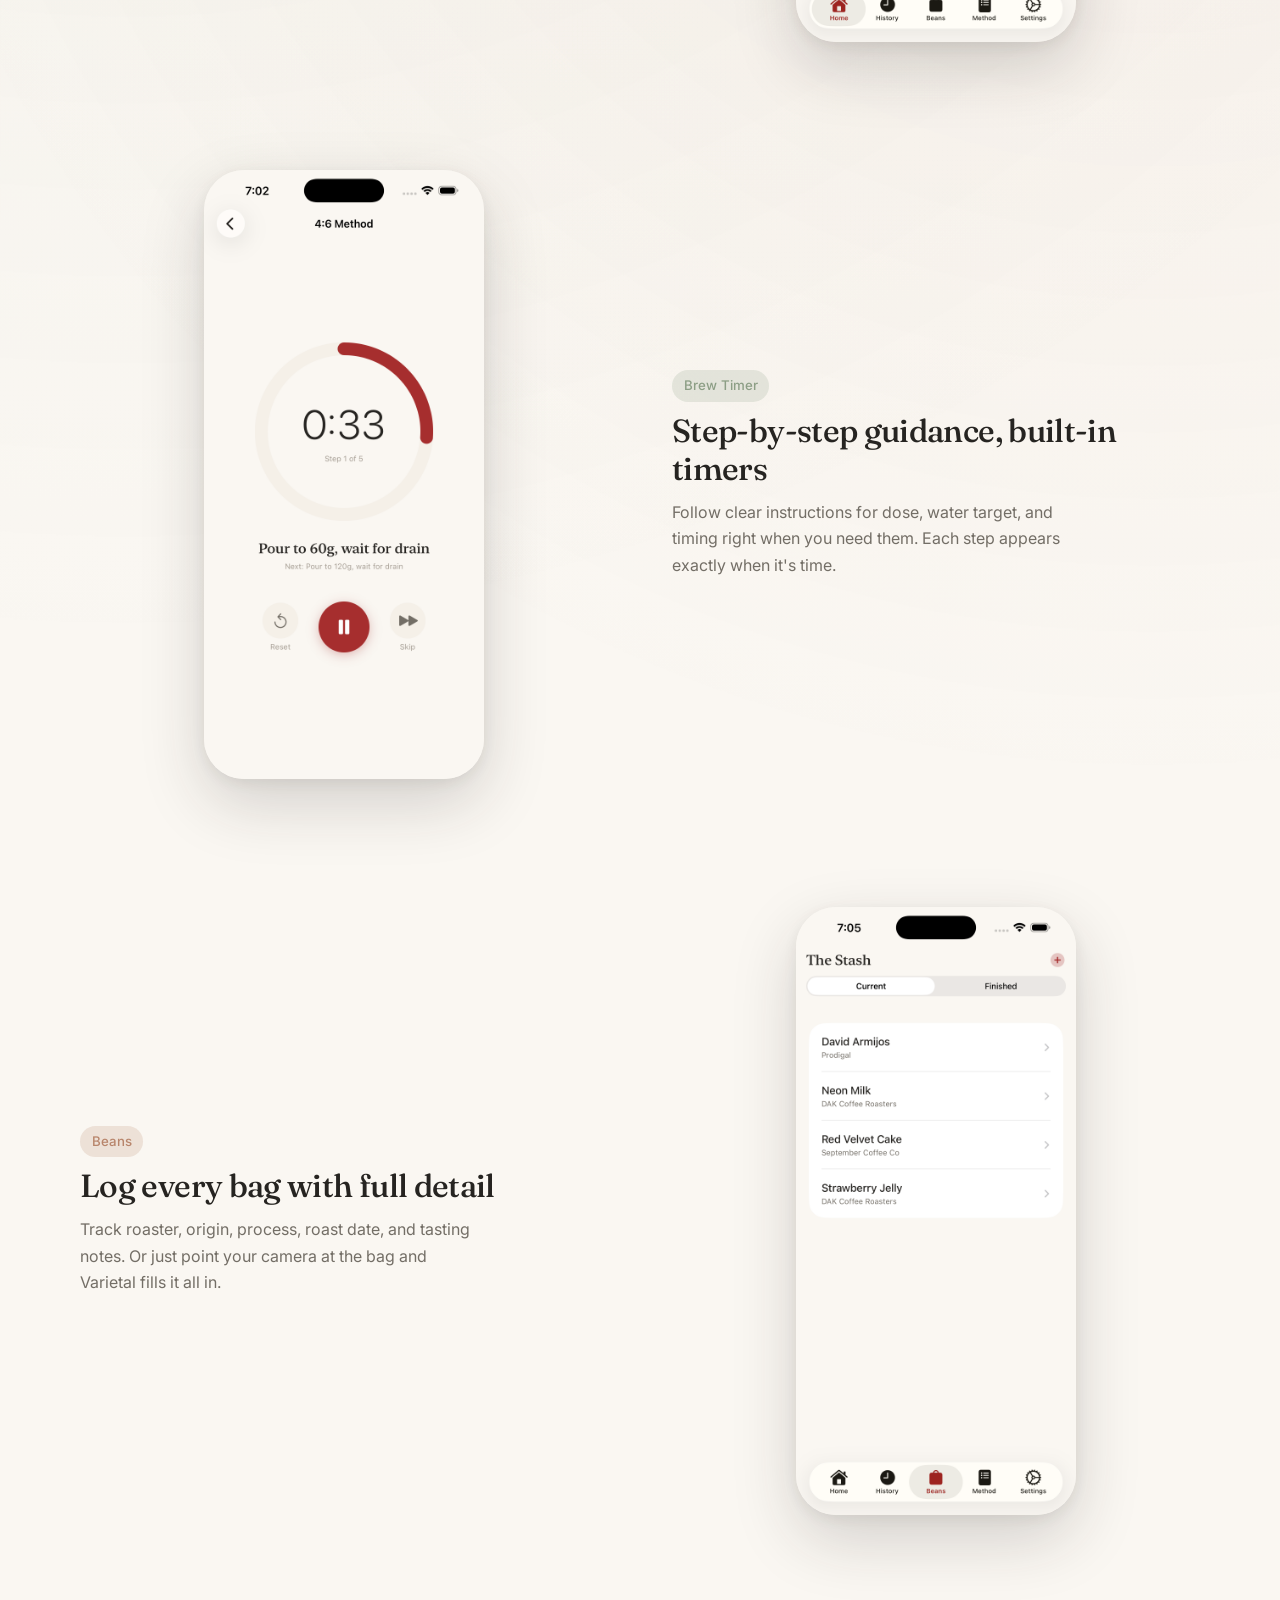
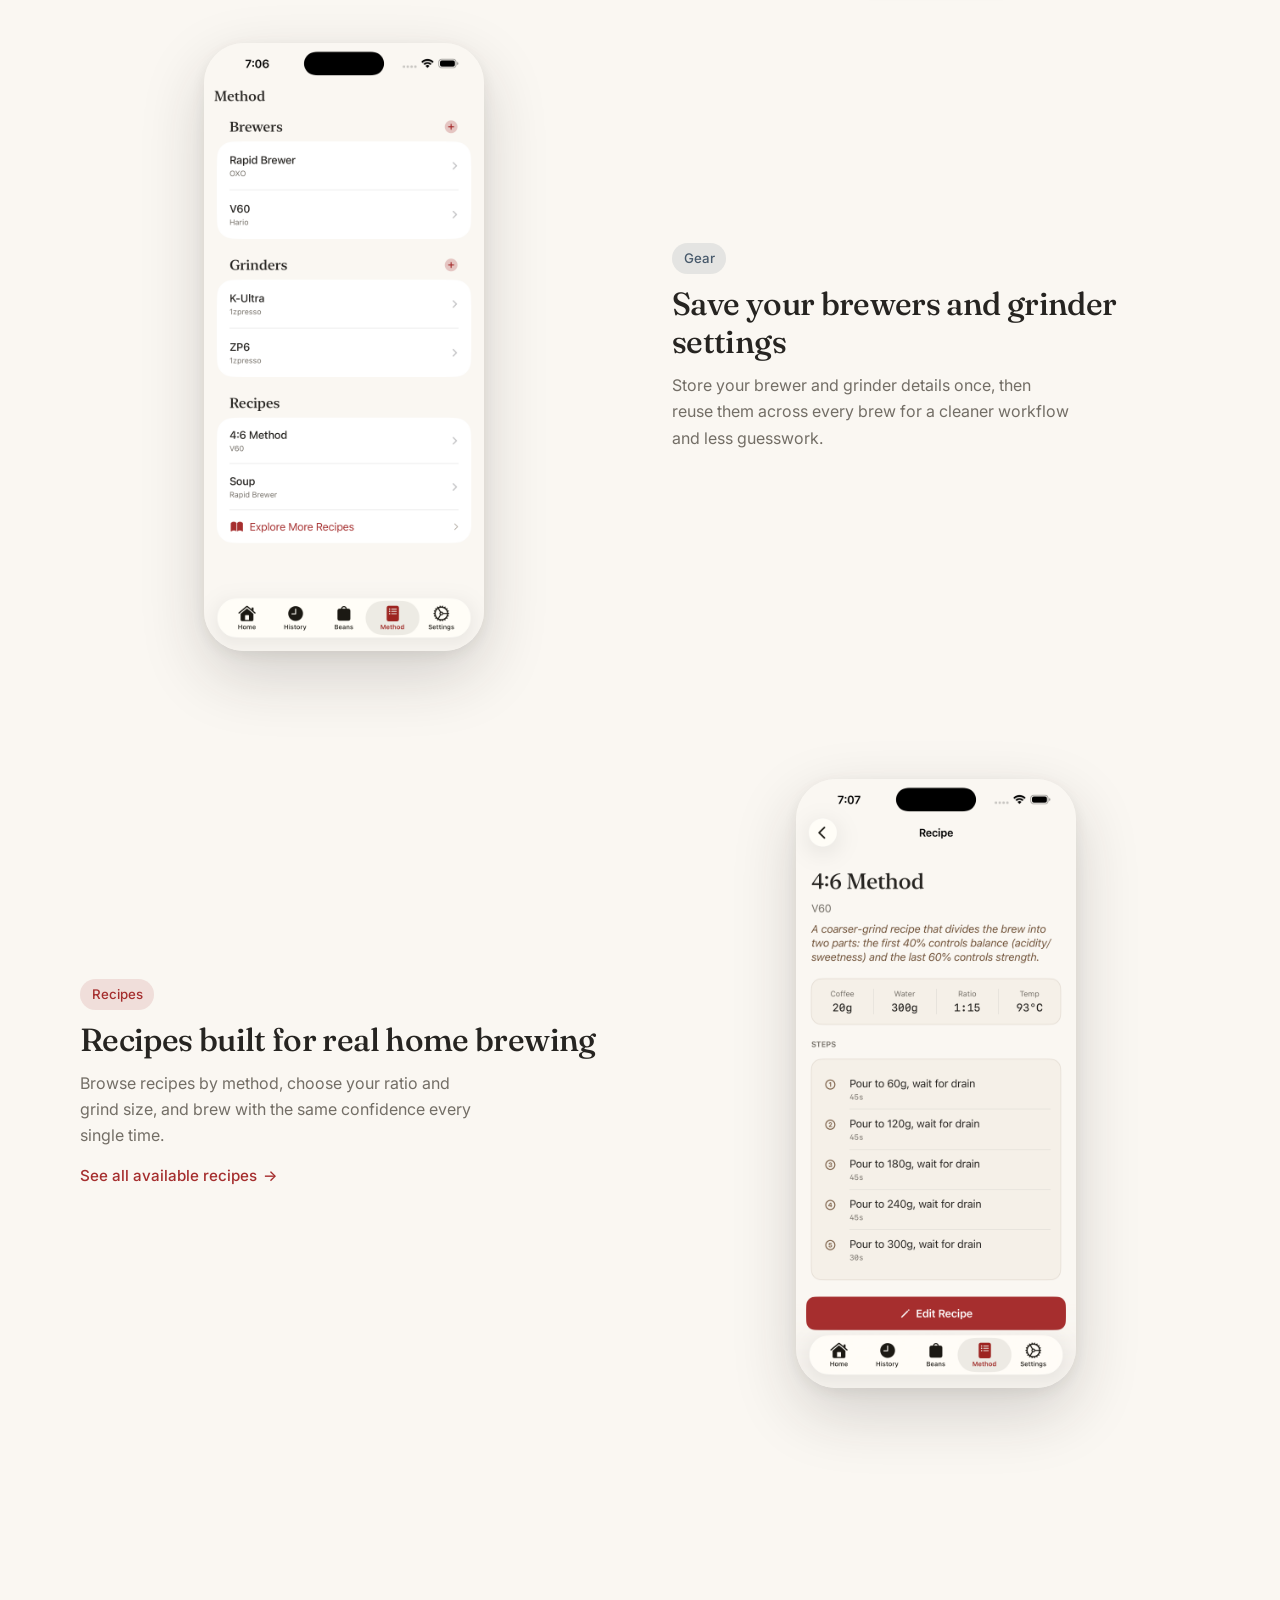
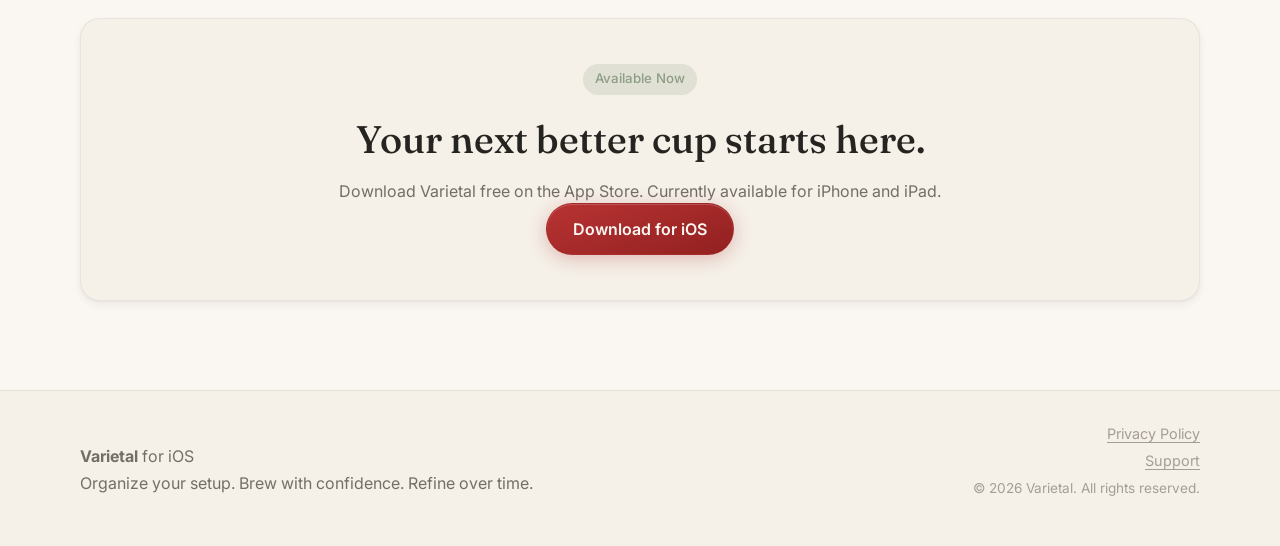
==== commit d72f8629: "Replace early access CTAs with App Store download link Co-Authored-By: Claude Opus 4.6 <noreply@anth" ====
--- a/index.html
+++ b/index.html
@@ -53,9 +53,9 @@
         <nav class="main-nav">
           <a href="#features">Features</a>
           <a href="/recipes">Recipes</a>
-          <a href="#cta">Early Access</a>
+          <a href="https://apps.apple.com/ca/app/varietal/id6757376629" target="_blank" rel="noopener">Download</a>
         </nav>
-        <a class="button button-primary" href="#cta">Get Early Access</a>
+        <a class="button button-primary" href="https://apps.apple.com/ca/app/varietal/id6757376629" target="_blank" rel="noopener">Download for iOS</a>
       </div>
     </header>
 
@@ -70,7 +70,7 @@
               <h1>Your coffee ritual, organized and dialed in.</h1>
               <p>Log beans, save gear settings, and brew with guided steps so your best cup is easier to repeat.</p>
               <div class="hero-actions">
-                <a class="button button-primary" href="#cta">Get Early Access</a>
+                <a class="button button-primary" href="https://apps.apple.com/ca/app/varietal/id6757376629" target="_blank" rel="noopener">Download for iOS</a>
                 <a class="button button-secondary" href="#features">Explore Features</a>
               </div>
             </div>
@@ -157,14 +157,10 @@
         <section class="section" id="cta">
           <div class="container">
             <div class="card cta-panel animate-on-load">
-              <span class="pill pill-sage">Early Access</span>
+              <span class="pill pill-sage">Available Now</span>
               <h2>Your next better cup starts here.</h2>
-              <p>Join the Varietal waitlist for iOS and be first to brew with guided recipes and dial-in history.</p>
-              <form class="cta-form" action="#" method="post" onsubmit="return false;" aria-label="Waitlist form">
-                <label for="email" class="sr-only">Email address</label>
-                <input id="email" name="email" type="email" autocomplete="email" placeholder="Email address" required />
-                <button type="submit" class="button button-primary">Request Early Access</button>
-              </form>
+              <p>Download Varietal free on the App Store. Currently available for iPhone and iPad.</p>
+              <a class="button button-primary" href="https://apps.apple.com/ca/app/varietal/id6757376629" target="_blank" rel="noopener">Download for iOS</a>
             </div>
           </div>
         </section>
@@ -187,5 +183,6 @@
     </footer>
 
     <script src="script.js"></script>
+    <script defer src="/_vercel/insights/script.js"></script>
   </body>
 </html>
--- a/styles.css
+++ b/styles.css
@@ -846,21 +846,17 @@
 }
 
 @media (max-width: 768px) {
-  /* Stack each row: image on top, copy below */
+  /* Stack each row: copy on top, image below */
   .feature-row {
     grid-template-columns: 1fr;
     padding: clamp(2rem, 6vw, 3rem) 0;
     gap: 1.5rem;
   }
 
-  /* Always image on top regardless of even/odd */
-  .feature-visual {
-    order: -1;
-  }
-
-  /* Undo the even-row flip so order: -1 always wins */
+  /* Reset any desktop order overrides — natural DOM order (copy → image) */
+  .feature-visual,
   .feature-row:nth-child(even) .feature-visual {
-    order: -1;
+    order: 0;
   }
 
   .feature-visual img {
@@ -922,8 +918,9 @@
     display: none;
   }
 
-  /* Hide hero pill and CTA buttons on mobile — nav button is sufficient */
+  /* Hide hero pill, feature row pills, and CTA buttons on mobile */
   .hero-copy .pill,
+  .feature-copy .pill,
   .hero-actions {
     display: none;
   }
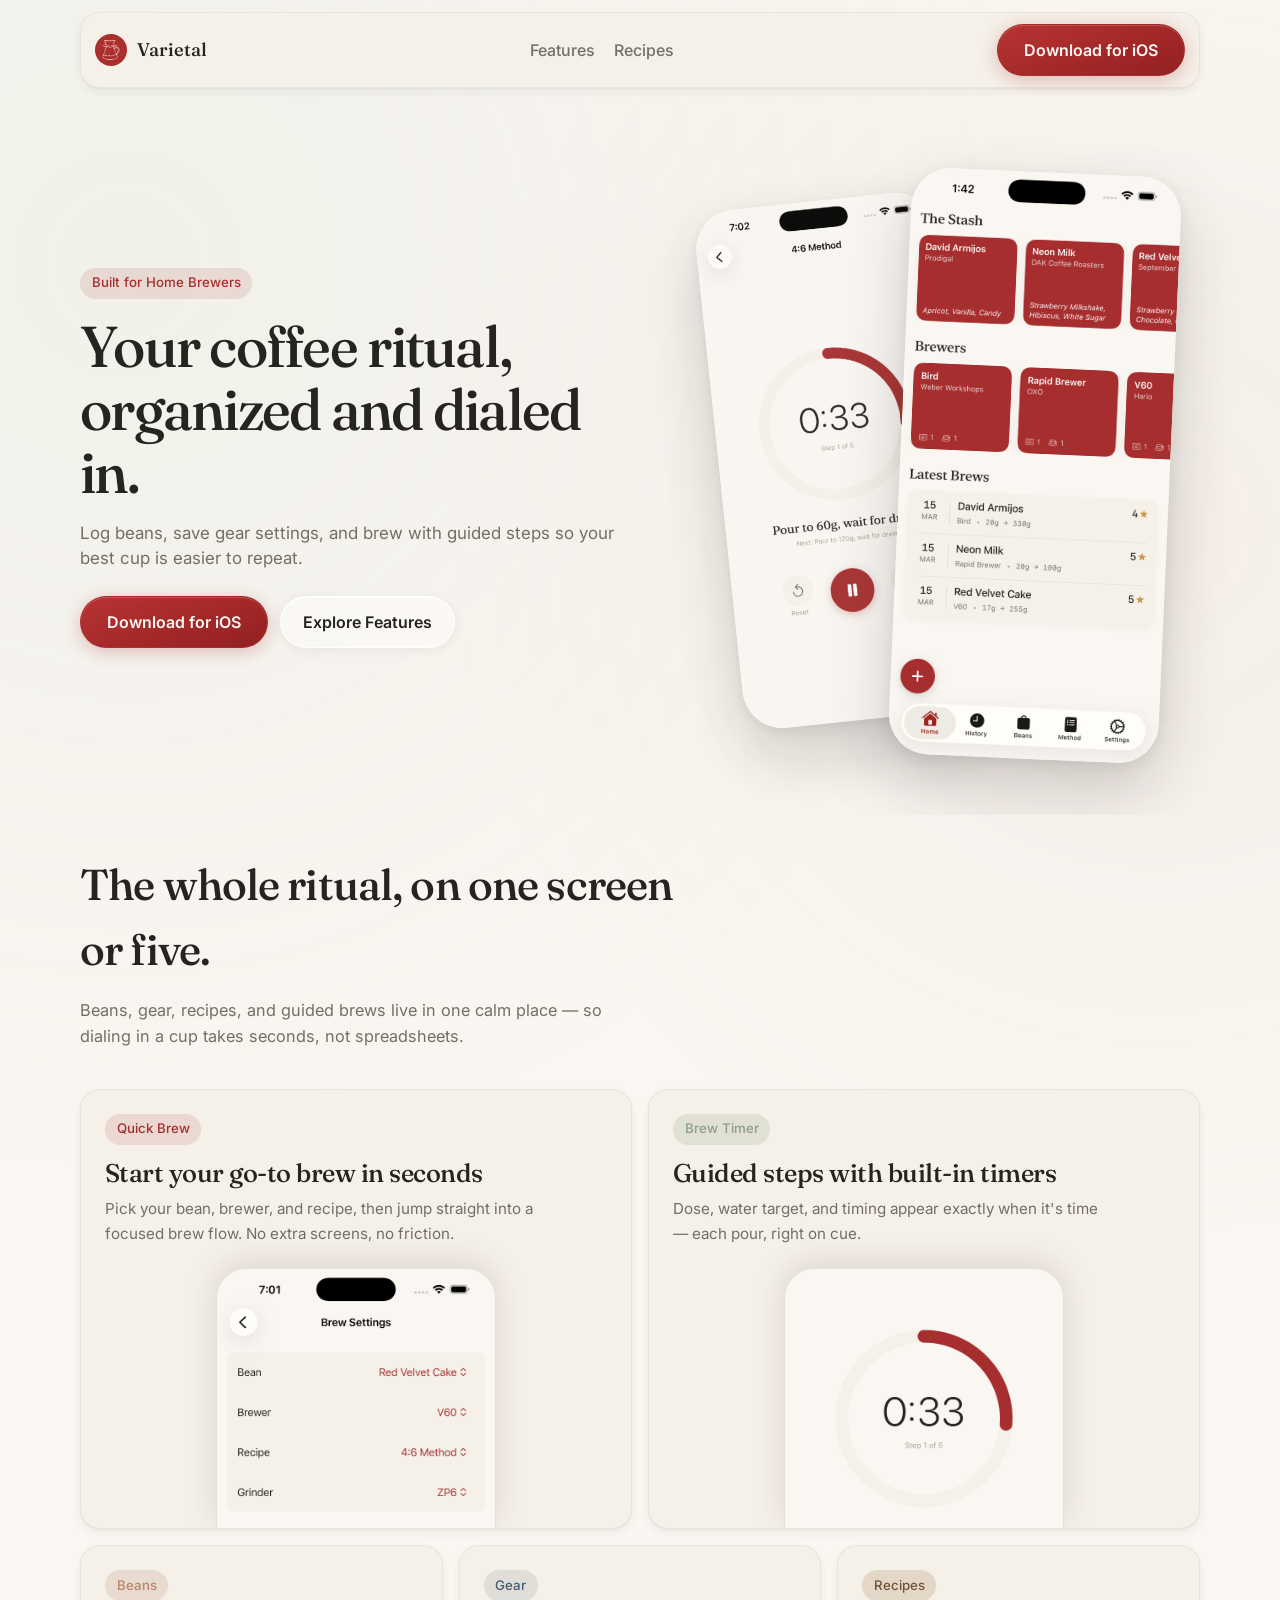
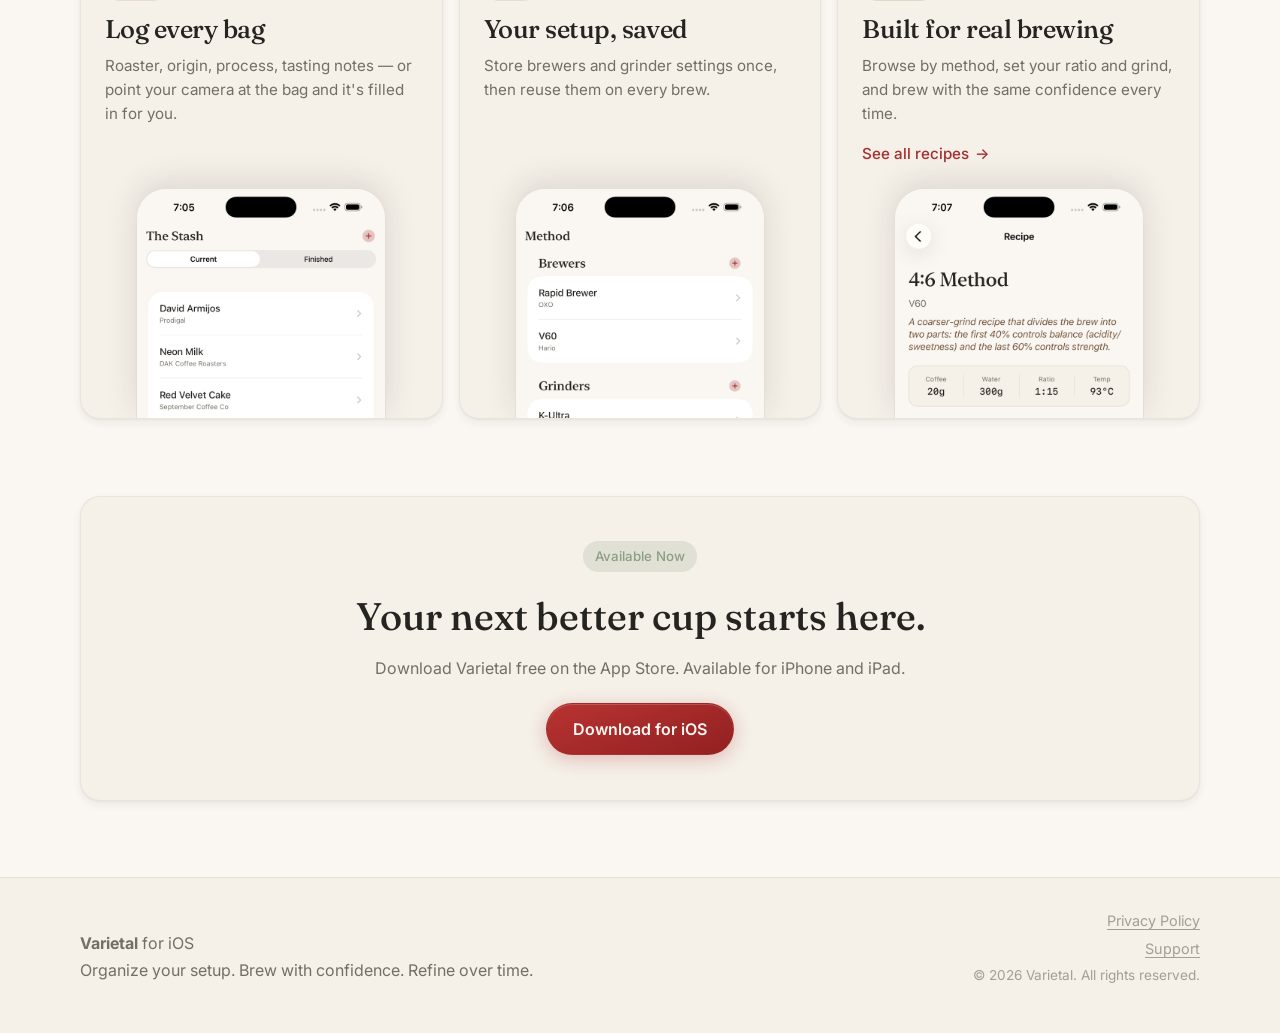
==== commit 20b9fc2e: "Rebuild landing page with compact bento feature grid Replace the five stacked feature rows with a si" ====
--- a/index.html
+++ b/index.html
@@ -53,7 +53,6 @@
         <nav class="main-nav">
           <a href="#features">Features</a>
           <a href="/recipes">Recipes</a>
-          <a href="https://apps.apple.com/ca/app/varietal/id6757376629" target="_blank" rel="noopener">Download</a>
         </nav>
         <a class="button button-primary" href="https://apps.apple.com/ca/app/varietal/id6757376629" target="_blank" rel="noopener">Download for iOS</a>
       </div>
@@ -65,7 +64,7 @@
       <section class="section hero" id="home">
         <div class="container">
           <div class="hero-grid">
-            <div class="hero-copy animate-on-load">
+            <div class="hero-copy animate-on-load in-view">
               <span class="pill pill-cherry">Built for Home Brewers</span>
               <h1>Your coffee ritual, organized and dialed in.</h1>
               <p>Log beans, save gear settings, and brew with guided steps so your best cup is easier to repeat.</p>
@@ -74,12 +73,20 @@
                 <a class="button button-secondary" href="#features">Explore Features</a>
               </div>
             </div>
-            <div class="hero-visual animate-on-load">
+            <div class="hero-visual animate-on-load in-view" aria-hidden="true">
               <img
-                class="app-screenshot"
+                class="hero-phone hero-phone-back"
+                src="assets/Screenshot3.png"
+                alt=""
+                width="260"
+                loading="eager"
+                decoding="async"
+              />
+              <img
+                class="hero-phone hero-phone-front"
                 src="assets/Screenshot1.png"
-                alt="Varietal app home screen"
-                width="390"
+                alt="Varietal app home screen showing beans, brewers, and latest brews"
+                width="280"
                 loading="eager"
                 decoding="async"
               />
@@ -88,83 +95,87 @@
         </div>
       </section>
 
-      <!-- Feature rows -->
+      <!-- Feature bento -->
       <section class="features-section" id="features" aria-label="App features">
-          <div class="container">
-            <div class="feature-rows">
+        <div class="container">
+          <div class="section-heading features-heading animate-on-load">
+            <h2>The whole ritual, on one screen or five.</h2>
+            <p>Beans, gear, recipes, and guided brews live in one calm place — so dialing in a cup takes seconds, not spreadsheets.</p>
+          </div>
 
-              <div class="feature-row">
-                <div class="feature-copy">
-                  <span class="pill pill-cherry">Quick Brew</span>
-                  <h2>Start your go-to brew in seconds</h2>
-                  <p>Pick your setup and launch straight into a focused brew flow. No extra screens, no friction — just your coffee.</p>
-                </div>
-                <div class="feature-visual">
-                  <img src="assets/Screenshot2.png" alt="Quick Brew screen" loading="lazy" decoding="async" />
-                </div>
+          <div class="bento-grid stagger-group">
+
+            <article class="card bento-card bento-lg">
+              <div class="bento-copy">
+                <span class="pill pill-cherry">Quick Brew</span>
+                <h3>Start your go-to brew in seconds</h3>
+                <p>Pick your bean, brewer, and recipe, then jump straight into a focused brew flow. No extra screens, no friction.</p>
               </div>
+              <div class="bento-shot">
+                <img src="assets/Screenshot2.png" alt="Brew Settings screen with bean, brewer, recipe, and grind size" loading="lazy" decoding="async" />
+              </div>
+            </article>
 
-              <div class="feature-row">
-                <div class="feature-copy">
-                  <span class="pill pill-sage">Brew Timer</span>
-                  <h2>Step-by-step guidance, built-in timers</h2>
-                  <p>Follow clear instructions for dose, water target, and timing right when you need them. Each step appears exactly when it's time.</p>
-                </div>
-                <div class="feature-visual">
-                  <img src="assets/Screenshot3.png" alt="Brew timer screen" loading="lazy" decoding="async" />
-                </div>
+            <article class="card bento-card bento-lg">
+              <div class="bento-copy">
+                <span class="pill pill-sage">Brew Timer</span>
+                <h3>Guided steps with built-in timers</h3>
+                <p>Dose, water target, and timing appear exactly when it's time — each pour, right on cue.</p>
               </div>
+              <div class="bento-shot bento-shot-mid">
+                <img src="assets/Screenshot3.png" alt="Brew timer showing a step countdown and pour instructions" loading="lazy" decoding="async" />
+              </div>
+            </article>
 
-              <div class="feature-row">
-                <div class="feature-copy">
-                  <span class="pill pill-clay">Beans</span>
-                  <h2>Log every bag with full detail</h2>
-                  <p>Track roaster, origin, process, roast date, and tasting notes. Or just point your camera at the bag and Varietal fills it all in.</p>
-                </div>
-                <div class="feature-visual">
-                  <img src="assets/Screenshot4.png" alt="Beans screen" loading="lazy" decoding="async" />
-                </div>
+            <article class="card bento-card">
+              <div class="bento-copy">
+                <span class="pill pill-clay">Beans</span>
+                <h3>Log every bag</h3>
+                <p>Roaster, origin, process, tasting notes — or point your camera at the bag and it's filled in for you.</p>
               </div>
+              <div class="bento-shot">
+                <img src="assets/Screenshot4.png" alt="The Stash screen listing coffee beans" loading="lazy" decoding="async" />
+              </div>
+            </article>
 
-              <div class="feature-row">
-                <div class="feature-copy">
-                  <span class="pill pill-slate">Gear</span>
-                  <h2>Save your brewers and grinder settings</h2>
-                  <p>Store your brewer and grinder details once, then reuse them across every brew for a cleaner workflow and less guesswork.</p>
-                </div>
-                <div class="feature-visual">
-                  <img src="assets/Screenshot5.png" alt="Gear screen" loading="lazy" decoding="async" />
-                </div>
+            <article class="card bento-card">
+              <div class="bento-copy">
+                <span class="pill pill-slate">Gear</span>
+                <h3>Your setup, saved</h3>
+                <p>Store brewers and grinder settings once, then reuse them on every brew.</p>
               </div>
+              <div class="bento-shot">
+                <img src="assets/Screenshot5.png" alt="Method screen listing brewers and grinders" loading="lazy" decoding="async" />
+              </div>
+            </article>
 
-              <div class="feature-row">
-                <div class="feature-copy">
-                  <span class="pill pill-cherry">Recipes</span>
-                  <h2>Recipes built for real home brewing</h2>
-                  <p>Browse recipes by method, choose your ratio and grind size, and brew with the same confidence every single time.</p>
-                  <a href="/recipes" class="link-arrow">See all available recipes</a>
-                </div>
-                <div class="feature-visual">
-                  <img src="assets/Screenshot6.png" alt="Recipes screen" loading="lazy" decoding="async" />
-                </div>
+            <article class="card bento-card">
+              <div class="bento-copy">
+                <span class="pill pill-default">Recipes</span>
+                <h3>Built for real brewing</h3>
+                <p>Browse by method, set your ratio and grind, and brew with the same confidence every time.</p>
+                <a href="/recipes" class="link-arrow">See all recipes</a>
               </div>
+              <div class="bento-shot">
+                <img src="assets/Screenshot6.png" alt="Recipe detail for the 4:6 Method with steps" loading="lazy" decoding="async" />
+              </div>
+            </article>
 
-            </div>
           </div>
+        </div>
       </section>
 
-      <div class="secondary-surface">
-        <section class="section" id="cta">
-          <div class="container">
-            <div class="card cta-panel animate-on-load">
-              <span class="pill pill-sage">Available Now</span>
-              <h2>Your next better cup starts here.</h2>
-              <p>Download Varietal free on the App Store. Currently available for iPhone and iPad.</p>
-              <a class="button button-primary" href="https://apps.apple.com/ca/app/varietal/id6757376629" target="_blank" rel="noopener">Download for iOS</a>
-            </div>
+      <!-- CTA -->
+      <section class="section cta-section" id="cta">
+        <div class="container">
+          <div class="card cta-panel animate-on-load">
+            <span class="pill pill-sage">Available Now</span>
+            <h2>Your next better cup starts here.</h2>
+            <p>Download Varietal free on the App Store. Available for iPhone and iPad.</p>
+            <a class="button button-primary" href="https://apps.apple.com/ca/app/varietal/id6757376629" target="_blank" rel="noopener">Download for iOS</a>
           </div>
-        </section>
-      </div>
+        </div>
+      </section>
 
     </main>
 
--- a/styles.css
+++ b/styles.css
@@ -38,9 +38,6 @@
 
 html {
   scroll-behavior: smooth;
-}
-
-html {
   background-color: var(--background);
 }
 
@@ -84,21 +81,11 @@
 }
 
 .section {
-  padding: clamp(3.5rem, 7vw, 6.5rem) 0;
-}
-
-.secondary-surface {
-  position: relative;
-}
-
-.secondary-surface section {
-  position: relative;
-  z-index: 1;
-}
-
-.section-grouped {
-  border-top: 1px solid rgba(38, 36, 33, 0.07);
-  border-bottom: 1px solid rgba(38, 36, 33, 0.07);
+  padding: clamp(3rem, 6vw, 5rem) 0;
+}
+
+[id] {
+  scroll-margin-top: 5.5rem;
 }
 
 .section-heading {
@@ -113,6 +100,8 @@
   font-weight: 500;
   letter-spacing: -0.02em;
 }
+
+/* ── Header / nav ─────────────────────────────────────────── */
 
 .site-header {
   position: sticky;
@@ -163,12 +152,6 @@
   font-size: 1.15rem;
 }
 
-.nav-end {
-  display: flex;
-  align-items: center;
-  gap: 1rem;
-}
-
 .main-nav {
   display: inline-flex;
   gap: 1.2rem;
@@ -185,13 +168,17 @@
   color: var(--textPrimary);
 }
 
+/* ── Hero ─────────────────────────────────────────────────── */
+
 .hero {
-  padding-top: 3rem;
+  padding-top: clamp(1.5rem, 4vw, 3rem);
+  padding-bottom: clamp(1.5rem, 4vw, 3rem);
+  overflow: hidden;
 }
 
 .hero-grid {
   display: grid;
-  grid-template-columns: 1fr 1fr;
+  grid-template-columns: minmax(0, 1.05fr) minmax(0, 0.95fr);
   gap: clamp(1.5rem, 3vw, 2.5rem);
   align-items: center;
 }
@@ -199,7 +186,7 @@
 .hero-copy h1 {
   margin: 1rem 0;
   font-family: var(--font-heading);
-  font-size: clamp(2.2rem, 5vw, 4rem);
+  font-size: clamp(2.2rem, 5vw, 3.6rem);
   font-weight: 500;
   letter-spacing: -0.03em;
   line-height: 1.1;
@@ -208,7 +195,7 @@
 .hero-copy p {
   margin: 0;
   color: var(--textSecondary);
-  max-width: 60ch;
+  max-width: 52ch;
   font-size: 1.06rem;
 }
 
@@ -219,242 +206,139 @@
   gap: 0.75rem;
 }
 
-.hero-metrics {
-  margin-top: 1.6rem;
-  display: grid;
-  grid-template-columns: repeat(3, minmax(0, 1fr));
-  gap: 0.75rem;
-}
-
-.metric {
-  padding: 0.9rem;
-}
-
-.metric-label {
-  margin: 0;
-  color: var(--textTertiary);
-  font-size: 0.8rem;
-}
-
-.metric-value {
-  margin: 0.2rem 0 0;
-  font-family: var(--font-data);
-  font-size: 1.2rem;
-}
-
 .hero-visual {
   position: relative;
   display: flex;
-  align-items: center;
+  align-items: flex-start;
   justify-content: center;
-  padding: 1rem;
-}
-
-
-.app-screenshot {
-  display: block;
-  width: min(300px, 100%);
+  padding: 1.5rem 0 0.5rem;
+}
+
+.hero-phone {
   height: auto;
-  margin: 0 auto;
-  border-radius: 44px;
-  box-shadow: 0 32px 80px rgba(38, 36, 33, 0.2), 0 4px 16px rgba(38, 36, 33, 0.08);
+  border-radius: 40px;
+  box-shadow: 0 28px 64px rgba(38, 36, 33, 0.2), 0 4px 14px rgba(38, 36, 33, 0.08);
   user-select: none;
   pointer-events: none;
 }
 
-/* ── Alternating feature rows ───────────────────────────── */
+.hero-phone-front {
+  width: min(270px, 58%);
+  transform: rotate(2.5deg);
+  position: relative;
+  z-index: 2;
+}
+
+.hero-phone-back {
+  width: min(240px, 52%);
+  transform: rotate(-6deg) translateY(28px);
+  margin-right: -3.5rem;
+  opacity: 0.95;
+  z-index: 1;
+}
+
+/* ── Feature bento ────────────────────────────────────────── */
 
 .features-section {
-  padding: clamp(2rem, 4vw, 3rem) 0 clamp(3rem, 6vw, 5rem);
-}
-
-/* Centered intro block */
-.features-intro {
-  text-align: center;
-  max-width: 600px;
-  margin: 0 auto clamp(4rem, 8vw, 6rem);
+  padding: clamp(1.5rem, 3vw, 2.5rem) 0 clamp(3rem, 6vw, 5rem);
+}
+
+.features-heading {
+  max-width: 640px;
+  margin-bottom: clamp(1.75rem, 3vw, 2.5rem);
+}
+
+.features-heading h2 {
+  margin-top: 0;
+}
+
+.features-heading p {
+  margin: 0.85rem 0 0;
+  color: var(--textSecondary);
+  font-size: 1.02rem;
+  line-height: 1.65;
+  max-width: 56ch;
+}
+
+.bento-grid {
+  display: grid;
+  grid-template-columns: repeat(6, minmax(0, 1fr));
+  gap: 1rem;
+}
+
+.bento-card {
+  grid-column: span 2;
   display: flex;
   flex-direction: column;
-  align-items: center;
-  gap: 0;
-}
-
-.features-intro h1 {
-  margin: 0.75rem 0 0;
+  overflow: hidden;
+  padding: 1.5rem 1.5rem 0;
+  transition: transform 200ms ease, box-shadow 200ms ease;
+}
+
+.bento-card:hover {
+  transform: translateY(-3px);
+  box-shadow: 0 12px 32px rgba(38, 36, 33, 0.1), 0 2px 8px rgba(38, 36, 33, 0.06);
+}
+
+.bento-lg {
+  grid-column: span 3;
+}
+
+.bento-copy h3 {
+  margin: 0.8rem 0 0;
   font-family: var(--font-heading);
-  font-size: clamp(2.4rem, 5vw, 3.8rem);
-  font-weight: 500;
-  letter-spacing: -0.03em;
-  line-height: 1.1;
-}
-
-.features-intro p {
-  margin: 0.9rem 0 0;
-  color: var(--textSecondary);
-  font-size: 1.06rem;
-  line-height: 1.6;
-  max-width: 48ch;
-}
-
-.features-intro .button {
-  margin-top: 1.5rem;
-}
-
-/* Row container */
-.feature-rows {
-  display: flex;
-  flex-direction: column;
-}
-
-/* Each row */
-.feature-row {
-  display: grid;
-  grid-template-columns: 1fr 1fr;
-  gap: clamp(2.5rem, 5vw, 5rem);
-  align-items: center;
-  padding: clamp(2.5rem, 5vw, 4rem) 0;
-}
-
-/* Alternate: even rows flip image to the left */
-.feature-row:nth-child(even) .feature-visual {
-  order: -1;
-}
-
-/* Copy */
-.feature-copy h2 {
-  margin: 0.65rem 0 0;
-  font-family: var(--font-heading);
-  font-size: clamp(1.5rem, 2.8vw, 2rem);
-  font-weight: 500;
+  font-weight: 500;
+  font-size: clamp(1.3rem, 2.2vw, 1.6rem);
   letter-spacing: -0.02em;
   line-height: 1.2;
 }
 
-.feature-copy p {
-  margin: 0.65rem 0 0;
-  color: var(--textSecondary);
-  font-size: 1rem;
-  line-height: 1.65;
-  max-width: 40ch;
-}
-
-/* Visual */
-.feature-visual {
+.bento-copy p {
+  margin: 0.55rem 0 0;
+  color: var(--textSecondary);
+  font-size: 0.95rem;
+  line-height: 1.6;
+  max-width: 44ch;
+}
+
+.bento-shot {
+  margin-top: auto;
+  padding-top: 1.4rem;
   display: flex;
   justify-content: center;
 }
 
-.feature-visual img {
-  display: block;
-  width: min(280px, 100%);
-  height: auto;
-  border-radius: 40px;
-  box-shadow: 0 24px 64px rgba(38, 36, 33, 0.18), 0 4px 14px rgba(38, 36, 33, 0.07);
+.bento-shot img {
+  width: min(250px, 80%);
+  height: 230px;
+  object-fit: cover;
+  object-position: top;
+  border-radius: 30px 30px 0 0;
+  border: 1px solid rgba(38, 36, 33, 0.08);
+  border-bottom: 0;
+  box-shadow: 0 -6px 32px rgba(38, 36, 33, 0.12);
   user-select: none;
   pointer-events: none;
-}
-
-/* ─────────────────────────────────────────────────────── */
-
-.card-grid {
-  display: grid;
-  gap: 1rem;
-  grid-template-columns: repeat(3, minmax(0, 1fr));
-}
-
-
-.feature-card,
-.step,
-.faq-item {
-  padding: 1.2rem;
-}
-
-.feature-card,
-.step {
-  transition: transform 150ms ease, box-shadow 150ms ease;
-}
-
-.feature-card:hover,
-.feature-card:focus-within,
-.step:hover,
-.step:focus-within {
-  transform: translateY(-2px);
-  box-shadow: 0 8px 24px rgba(38, 36, 33, 0.1), 0 2px 6px rgba(38, 36, 33, 0.06);
-}
-
-.feature-card h3,
-.step h3,
-.cta-panel h2,
-.faq-item summary {
-  margin: 0.75rem 0 0;
-  font-family: var(--font-heading);
-  font-weight: 500;
-  font-size: 1.35rem;
-}
-
-.feature-card p,
-.step p,
-.faq-item p,
-.cta-panel p {
-  color: var(--textSecondary);
-  margin: 0.65rem 0 0;
-}
-
-.quote-meta {
-  color: var(--textTertiary);
-  font-size: 0.92rem;
-}
-
-.steps {
-  list-style: none;
-  margin: 0;
-  padding: 0;
-  display: grid;
-  gap: 1rem;
-  grid-template-columns: repeat(3, minmax(0, 1fr));
-}
-
-.faq-list {
-  display: grid;
-  gap: 1rem;
-}
-
-
-.faq-item {
-  transition: transform 150ms ease, box-shadow 150ms ease;
-}
-
-.faq-item summary {
-  list-style: none;
-  cursor: pointer;
-  display: flex;
-  justify-content: space-between;
-  align-items: center;
-  gap: 1rem;
-}
-
-.faq-item summary::-webkit-details-marker {
-  display: none;
-}
-
-.faq-item summary::after {
-  content: '+';
-  font-size: 1.3rem;
-  font-weight: 400;
-  color: var(--textTertiary);
-  flex-shrink: 0;
-  transition: transform 200ms ease, color 200ms ease;
-  font-family: var(--font-body);
-}
-
-.faq-item[open] > summary::after {
-  content: '×';
-  color: var(--textSecondary);
-}
-
-.faq-item:hover,
-.faq-item:focus-within {
-  transform: translateY(-2px);
+  transition: transform 250ms ease;
+}
+
+.bento-lg .bento-shot img {
+  width: min(280px, 62%);
+  height: 260px;
+}
+
+.bento-shot-mid img {
+  object-position: 50% 32%;
+}
+
+.bento-card:hover .bento-shot img {
+  transform: translateY(-6px);
+}
+
+/* ── CTA ──────────────────────────────────────────────────── */
+
+.cta-section {
+  padding-top: 0;
 }
 
 .cta-panel {
@@ -463,35 +347,22 @@
 }
 
 .cta-panel h2 {
-  margin-top: 1rem;
+  margin: 1rem 0 0;
+  font-family: var(--font-heading);
+  font-weight: 500;
   font-size: clamp(1.8rem, 3.8vw, 2.4rem);
 }
 
-.cta-form {
-  margin-top: 1.2rem;
-  display: flex;
-  gap: 0.65rem;
-  justify-content: center;
-  flex-wrap: wrap;
-}
-
-.cta-form input {
-  min-width: min(420px, 100%);
-  background: var(--background);
-  border: 1.5px solid rgba(71, 89, 107, 0.25);
-  color: var(--textPrimary);
-  border-radius: 12px;
-  font: inherit;
-  padding: 0.85rem 0.95rem;
-}
-
-.cta-form input:focus-visible,
-.button:focus-visible,
-.main-nav a:focus-visible,
-.faq-item summary:focus-visible {
-  outline: 3px solid rgba(165, 46, 46, 0.35);
-  outline-offset: 2px;
-}
+.cta-panel p {
+  color: var(--textSecondary);
+  margin: 0.65rem 0 0;
+}
+
+.cta-panel .button {
+  margin-top: 1.4rem;
+}
+
+/* ── Footer ───────────────────────────────────────────────── */
 
 .site-footer {
   padding: 2rem 0 3rem;
@@ -534,6 +405,8 @@
 .footer-link:hover {
   color: var(--textSecondary);
 }
+
+/* ── Shared components ────────────────────────────────────── */
 
 .card {
   border-radius: var(--radius-card);
@@ -589,6 +462,12 @@
   box-shadow: 0 4px 16px rgba(38, 36, 33, 0.1), inset 0 1px 0 rgba(255, 255, 255, 0.9);
 }
 
+.button:focus-visible,
+.main-nav a:focus-visible {
+  outline: 3px solid rgba(165, 46, 46, 0.35);
+  outline-offset: 2px;
+}
+
 .pill {
   display: inline-flex;
   border-radius: 999px;
@@ -790,6 +669,8 @@
     padding-top: 1.25rem;
   }
 }
+
+/* ── Animation ────────────────────────────────────────────── */
 
 .animate-on-load {
   opacity: 0;
@@ -824,63 +705,44 @@
   width: 1px;
 }
 
+/* ── Responsive ───────────────────────────────────────────── */
 
 @media (max-width: 1024px) {
+  .main-nav {
+    font-size: 0.95rem;
+  }
+
+  .bento-grid {
+    grid-template-columns: repeat(2, minmax(0, 1fr));
+  }
+
+  .bento-card,
+  .bento-lg {
+    grid-column: span 1;
+  }
+
+  .bento-grid .bento-card:last-child {
+    grid-column: span 2;
+  }
+
+  .bento-grid .bento-card:last-child .bento-shot img {
+    width: min(280px, 62%);
+  }
+}
+
+@media (max-width: 860px) {
   .hero-grid {
     grid-template-columns: 1fr;
   }
 
-  .main-nav {
-    width: 100%;
-    justify-content: space-between;
-    order: 3;
-    font-size: 0.95rem;
-  }
-
-  .hero-metrics,
-  .card-grid,
-  .steps {
-    grid-template-columns: repeat(2, minmax(0, 1fr));
-  }
-
-}
-
-@media (max-width: 768px) {
-  /* Stack each row: copy on top, image below */
-  .feature-row {
-    grid-template-columns: 1fr;
-    padding: clamp(2rem, 6vw, 3rem) 0;
-    gap: 1.5rem;
-  }
-
-  /* Reset any desktop order overrides — natural DOM order (copy → image) */
-  .feature-visual,
-  .feature-row:nth-child(even) .feature-visual {
-    order: 0;
-  }
-
-  .feature-visual img {
-    width: min(240px, 75%);
-    border-radius: 34px;
-  }
-
-  .feature-copy p {
-    max-width: 100%;
-  }
-
-  .features-intro h1 {
-    font-size: clamp(2rem, 8vw, 2.8rem);
+  .hero-visual {
+    padding-top: 0.5rem;
   }
 }
 
 @media (max-width: 680px) {
   .nav-shell {
     flex-wrap: wrap;
-  }
-
-  .card-grid,
-  .steps {
-    grid-template-columns: 1fr;
   }
 
   .footer-shell {
@@ -895,22 +757,11 @@
   }
 
   .hero {
-    padding-top: 1.5rem;
+    padding-top: 1rem;
   }
 
   .hero-copy h1 {
     font-size: clamp(2rem, 9vw, 2.8rem);
-  }
-
-  .cta-form input {
-    min-width: 100%;
-  }
-
-  /* Full-width buttons in hero and CTA sections only — not the nav */
-  .hero-actions .button-primary,
-  .hero-actions .button-secondary,
-  .cta-form .button-primary {
-    width: 100%;
   }
 
   /* Single-row nav on mobile: hide links, keep brand + button */
@@ -918,9 +769,8 @@
     display: none;
   }
 
-  /* Hide hero pill, feature row pills, and CTA buttons on mobile */
+  /* Hide hero pill and CTAs on mobile — the nav button covers download */
   .hero-copy .pill,
-  .feature-copy .pill,
   .hero-actions {
     display: none;
   }
@@ -932,12 +782,46 @@
     flex-shrink: 0;
   }
 
-  /* Constrain hero screenshot to match feature image sizing */
-  .app-screenshot {
-    width: min(240px, 75%);
-  }
-
-
+  /* Smaller stacked hero phones */
+  .hero-phone-front {
+    width: min(220px, 60%);
+  }
+
+  .hero-phone-back {
+    width: min(195px, 54%);
+    margin-right: -2.75rem;
+  }
+
+  /* Bento becomes a swipeable rail */
+  .bento-grid {
+    display: flex;
+    overflow-x: auto;
+    scroll-snap-type: x mandatory;
+    scroll-padding-inline: 1rem;
+    gap: 0.85rem;
+    margin-inline: calc(50% - 50vw);
+    padding-inline: 1rem;
+    padding-bottom: 0.75rem;
+    -webkit-overflow-scrolling: touch;
+    scrollbar-width: none;
+  }
+
+  .bento-grid::-webkit-scrollbar {
+    display: none;
+  }
+
+  .bento-card,
+  .bento-grid .bento-card:last-child {
+    flex: 0 0 min(300px, 82vw);
+    scroll-snap-align: start;
+  }
+
+  .bento-shot img,
+  .bento-lg .bento-shot img,
+  .bento-grid .bento-card:last-child .bento-shot img {
+    width: min(230px, 80%);
+    height: 210px;
+  }
 }
 
 @media (prefers-reduced-motion: reduce) {
